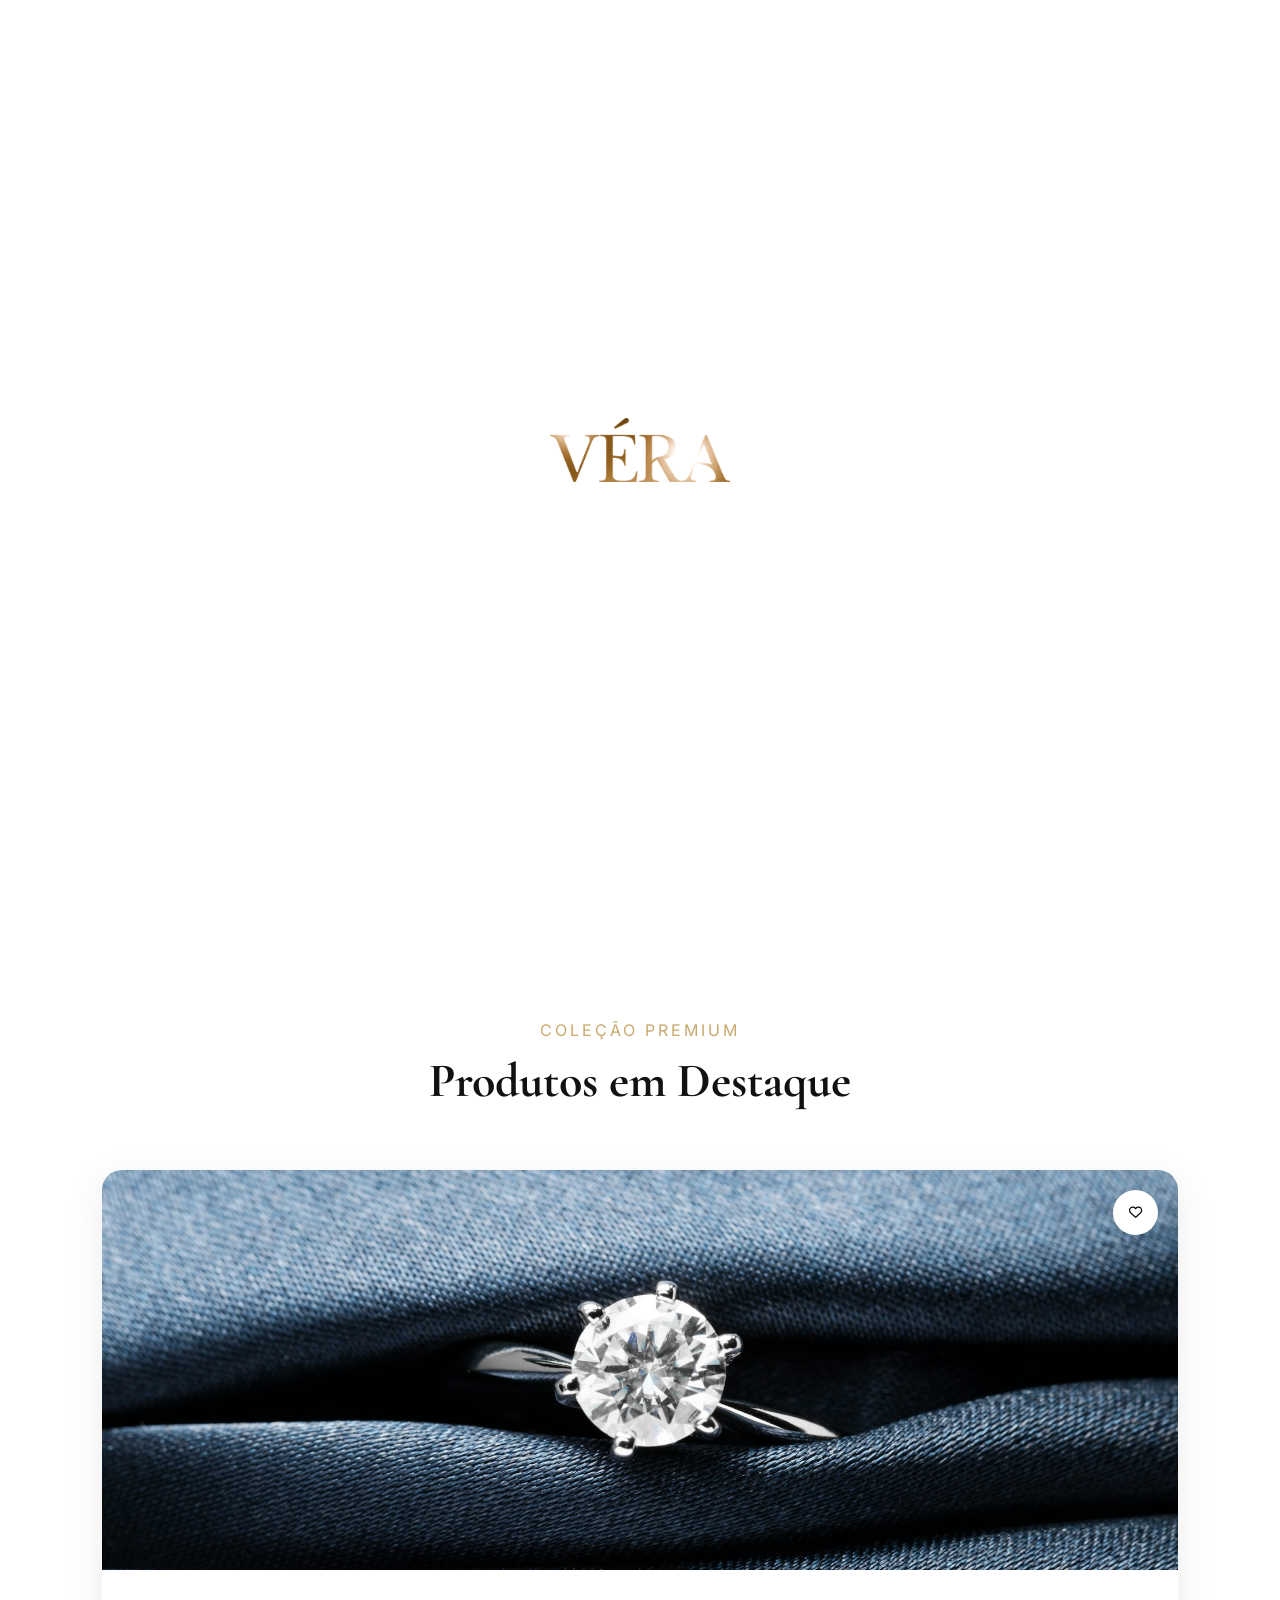
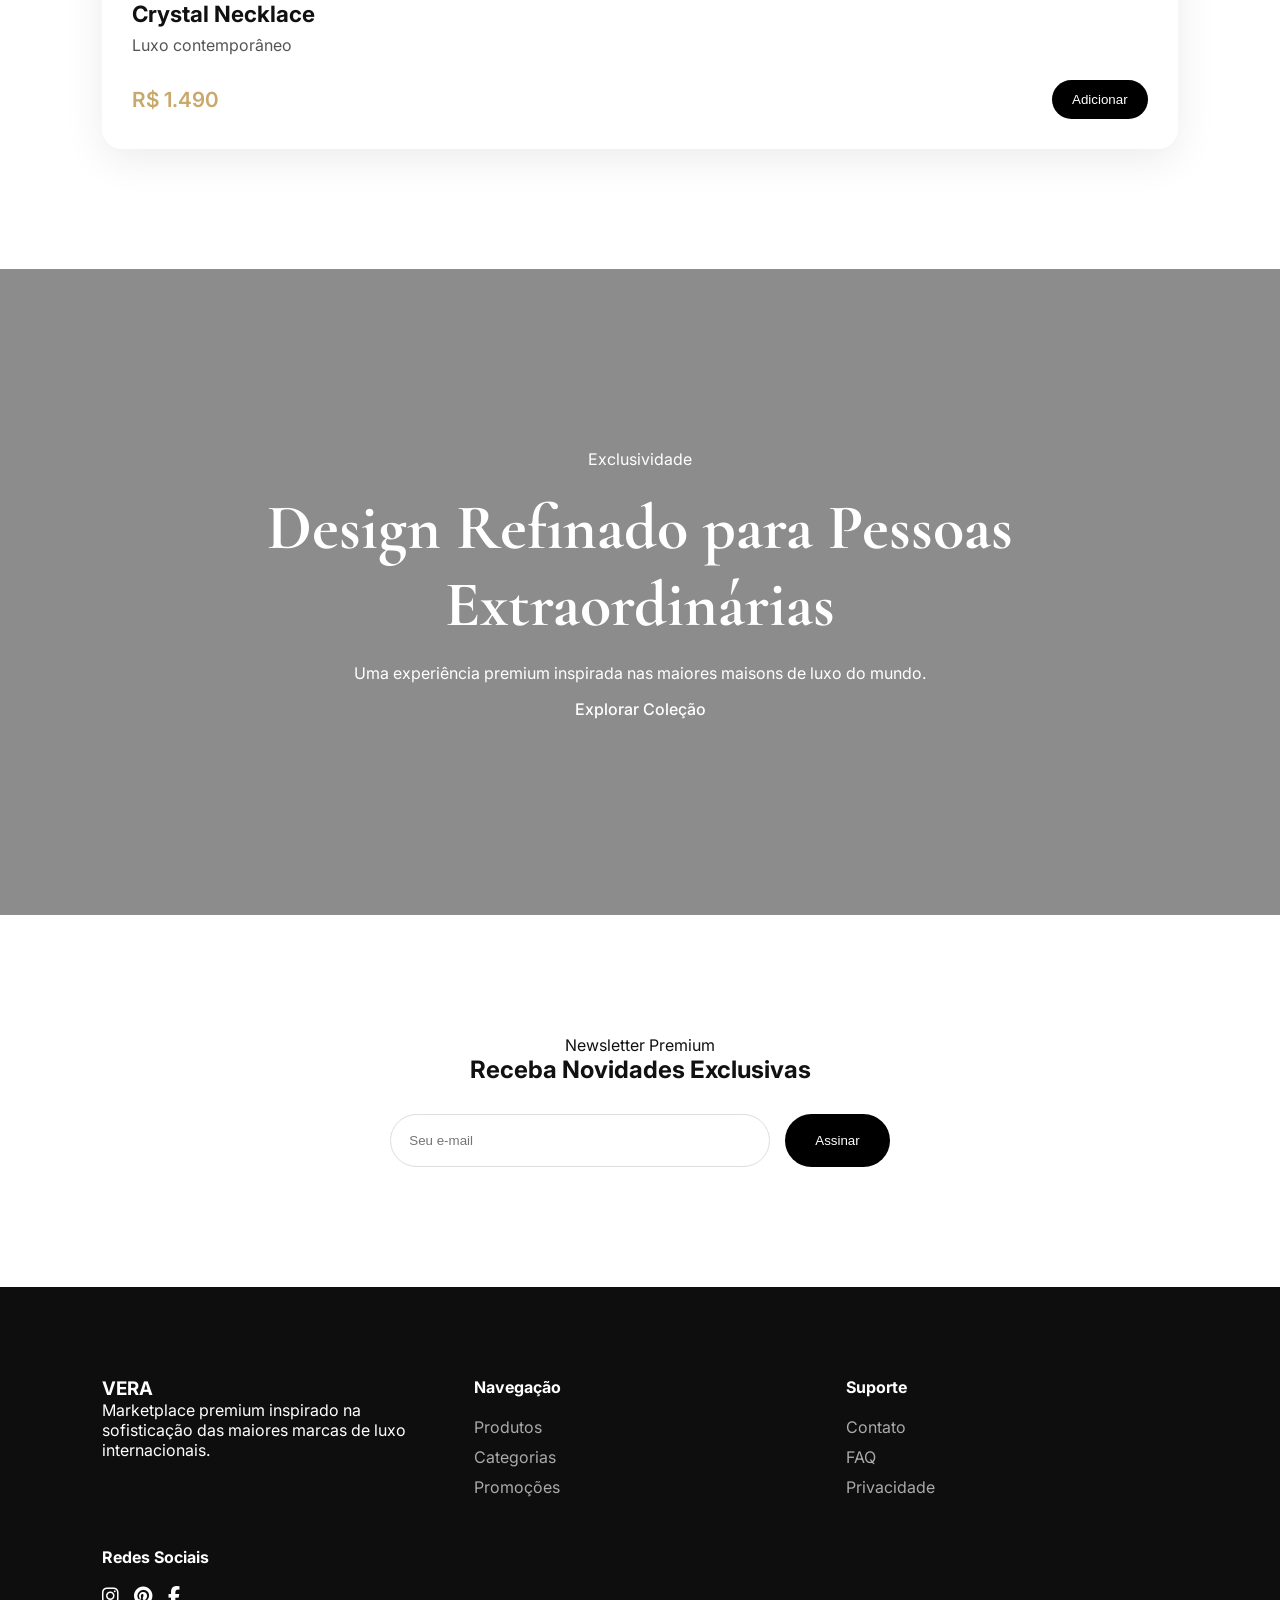
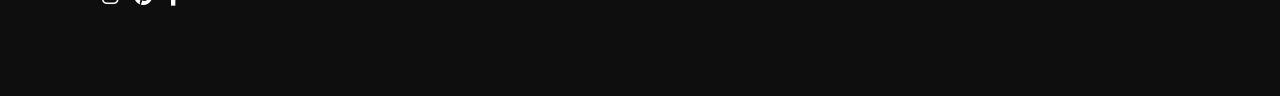
==== index.html @ a04ad323 "Add authentication system and route protection; update login, cart, and checkout pages" ====
<!DOCTYPE html>
<html lang="pt-BR">

<head>
  <meta charset="UTF-8" />
  <meta name="viewport" content="width=device-width, initial-scale=1.0" />
  <title>VERA</title>

  <link rel="icon" type="image/png" href="assets/images/faricon.png" />
  <link rel="stylesheet" href="css/style.css" />
  <link rel="stylesheet" href="css/animations.css" />
  <link rel="stylesheet" href="css/responsive.css" />
  <link rel="preconnect" href="https://fonts.googleapis.com">
  <link
    href="https://fonts.googleapis.com/css2?family=Cormorant+Garamond:wght@300;400;500;600;700&family=Inter:wght@300;400;500;600&display=swap"
    rel="stylesheet">

  <link rel="stylesheet" href="https://cdnjs.cloudflare.com/ajax/libs/font-awesome/6.5.1/css/all.min.css" />
</head>

<body>
  <!-- Função da tela de carregamento-->
  <div class="loader">
    <div class="loader-logo">
      <img src="assets/images/logo.png" alt="VERA Logo">
    </div>
  </div>

  <header class="header">
    <div class="top-header">

      <a href="index.html" class="logo">
        <img src="assets/images/logo.png" alt="VERA">
      </a>

      <nav class="navbar">
        <a href="#">Novidades</a>
        <a href="#">Alianças</a>
        <a href="#">Noivado</a>
        <a href="#">Casamento</a>
        <a href="#">Coleções</a>
      </nav>

      <div class="header-actions">

        <div class="search-box">
          <input type="text" placeholder="Buscar produtos...">
          <i class="fa-solid fa-search"></i>
        </div>

        <a href="favorites.html" class="icon-link">
          <i class="fa-regular fa-heart"></i>
        </a>

        <a href="cart.html" class="cart-icon icon-link">
          <i class="fa-solid fa-bag-shopping"></i>
          <span class="cart-count">0</span>
        </a>

        <a href="login.html" class="icon-link">
          <i class="fa-regular fa-user"></i>
        </a>

        <div class="menu-toggle" id="mobile-menu-btn">
          <i class="fa-solid fa-bars"></i>
        </div>

      </div>

    </div>
  </header>

  <section class="hero">

    <!-- Apresentação 1 -->

    <div class="hero-slide active">

      <img src="assets/images/anel_01.jpg" alt="">

      <div class="hero-overlay"></div>

      <div class="hero-content">

        <span>
          Especial Dia dos Namorados
        </span>

        <h1>
          Símbolos de um Amor Eterno
        </h1>

        <a href="produtos.html" class="btn-primary">
          Descobrir Coleção
        </a>

      </div>

    </div>

    <!-- Apresentação 2 -->

    <div class="hero-slide">

      <img src="assets/images/anel_02.jpg" alt="">

      <div class="hero-overlay"></div>

      <div class="hero-content">

        <span>
          Coleção Noivado
        </span>

        <h1>
          Cada Detalhe Conta uma História
        </h1>

        <a href="produtos.html" class="btn-primary">
          Explorar
        </a>

      </div>

    </div>

    <!-- Apresentação 03 -->

    <div class="hero-slide">

      <img src="assets/images/anel_03.jpg" alt="">

      <div class="hero-overlay"></div>

      <div class="hero-content">

        <span>
          Luxo Atemporal
        </span>

        <h1>
          Alianças Feitas para Eternizar Momentos
        </h1>

        <a href="produtos.html" class="btn-primary">
          Ver Produtos
        </a>

      </div>

    </div>

  </section>

  <section class="featured-products">

    <div class="section-header">
      <span>Coleção Premium</span>
      <h2>Produtos em Destaque</h2>
    </div>

    <div class="products-grid">

      <div class="product-card">
        <div class="product-image">
          <img src="assets/images/anel_06.jpg" alt="">
          <button class="favorite-btn">
            <i class="fa-regular fa-heart"></i>
          </button>
        </div>

        <div class="product-info">
          <h3>Crystal Necklace</h3>
          <p>Luxo contemporâneo</p>

          <div class="product-bottom">
            <span class="price">R$ 1.490</span>

            <button class="add-cart">
              Adicionar
            </button>
          </div>
        </div>
      </div>

    </div>
  </section>

  <section class="luxury-banner">

    <div class="banner-content">
      <span>Exclusividade</span>
      <h2>Design Refinado para Pessoas Extraordinárias</h2>
      <p>
        Uma experiência premium inspirada nas maiores maisons de luxo do mundo.
      </p>

      <a href="produtos.html" class="btn-secondary">
        Explorar Coleção
      </a>
    </div>

  </section>

  <section class="newsletter">

    <div class="newsletter-content">
      <span>Newsletter Premium</span>
      <h2>Receba Novidades Exclusivas</h2>

      <form>
        <input type="email" placeholder="Seu e-mail">
        <button>
          Assinar
        </button>
      </form>
    </div>

  </section>

  <footer class="footer">

    <div class="footer-grid">

      <div>
        <h3>VERA</h3>
        <p>
          Marketplace premium inspirado na sofisticação das maiores marcas de luxo internacionais.
        </p>
      </div>

      <div>
        <h4>Navegação</h4>
        <a href="#">Produtos</a>
        <a href="#">Categorias</a>
        <a href="#">Promoções</a>
      </div>

      <div>
        <h4>Suporte</h4>
        <a href="#">Contato</a>
        <a href="#">FAQ</a>
        <a href="#">Privacidade</a>
      </div>

      <div>
        <h4>Redes Sociais</h4>

        <div class="socials">
          <i class="fa-brands fa-instagram"></i>
          <i class="fa-brands fa-pinterest"></i>
          <i class="fa-brands fa-facebook-f"></i>
        </div>
      </div>

    </div>

  </footer>

  <script src="js/script.js"></script>
  <script src="js/cart.js"></script>
  <script src="js/favorites.js"></script>
  <script src="js/auth.js"></script>
  <script src="js/route-guard.js"></script>

</body>

</html>
---- css/style.css ----
:root {
  --gold: #c8a96b;
  --black: #111111;
  --white: #ffffff;
  --gray: #f6f6f6;
  --text: #555;
  --shadow: 0 10px 40px rgba(0, 0, 0, .08);
}

* {
  margin: 0;
  padding: 0;
  box-sizing: border-box;
}

body {
  font-family: 'Inter', sans-serif;
  background: var(--white);
  color: var(--black);
  overflow-x: hidden;
}

img {
  width: 100%;
  display: block;
}

a {
  text-decoration: none;
  color: inherit;
}

.header {
  position: fixed;
  top: 0;
  width: 100%;
  z-index: 1000;
  background: rgba(255, 255, 255, .92);
  backdrop-filter: blur(10px);
  border-bottom: 1px solid rgba(0, 0, 0, .05);
}

.top-header {
  max-width: 1400px;
  margin: auto;
  padding: 20px 40px;
  display: flex;
  justify-content: space-between;
  align-items: center;
}

.logo {
  display: flex;
  align-items: center;
}

.logo img {
  width: 80px;
  object-fit: contain;
}

.navbar {
  display: flex;
  gap: 38px;
}

.navbar a {
  position: relative;

  font-size: .82rem;
  font-weight: 500;

  letter-spacing: 2px;
  text-transform: uppercase;

  transition: .4s ease;
}

.navbar a::after {
  content: '';
  position: absolute;
  left: 0;
  bottom: -6px;
  width: 0%;
  height: 1px;
  background: var(--gold);
  transition: .4s;
}

.navbar a:hover::after {
  width: 100%;
}


/*Inicio do Header*/

.header-actions {
  display: flex;
  align-items: center;
  gap: 16px;
}

.header-actions i {
  font-size: 18px;
  cursor: pointer;
  transition: .3s ease;
}

.header-actions i:hover {
  color: var(--gold);
}

/*Menu de Hamburguer*/
.menu-toggle {
  display: none;

  font-size: 20px;
  cursor: pointer;
}

.search-box {
  position: relative;
}

.search-box input {
  border: none;
  background: #f1f1f1;
  padding: 12px 45px 12px 18px;
  border-radius: 40px;
  outline: none;
  width: 220px;
  font-size: 1rem;
  transition: .3s ease;
}

.search-box input:focus {
  background: #e8e8e8;
}

@media(max-width: 768px) {
  .search-box input {
    font-size: 16px;
  }
}

.search-box i {
  position: absolute;
  right: 18px;
  top: 50%;
  transform: translateY(-50%);
}

.hero {
  position: relative;
  width: 100%;
  height: 100vh;
  overflow: hidden;
}

.hero-slide {
  position: absolute;
  inset: 0;
  opacity: 0;
  visibility: hidden;
  transition:
    opacity 2.4s ease-in-out,
    visibility 2.4s ease-in-out;
}

.hero-slide.active {
  opacity: 1;
  visibility: visible;
}

/*Configuração do slide*/

.hero-slide img {
  width: 100%;
  height: 100%;
  object-fit: cover;
  transform: scale(1.01);
  animation:
    heroZoom 14s ease-in-out infinite alternate;
}
/*Melhora a qualidade de imagem*/
.hero-slide img{
  backface-visibility:hidden;
}

/*Animação do carrosel*/
.hero-overlay {
  position: absolute;
  inset: 0;
  background:
    linear-gradient(to right,
      rgba(0, 0, 0, .65),
      rgba(0, 0, 0, .25));
  z-index: 1;
}

.hero-content {
  position: absolute;
  z-index: 2;
  left: 10%;
  top: 50%;
  transform: translateY(-50%);
  max-width: 650px;
  color: white;
}

.hero-content span {
  display: block;
  margin-bottom: 18px;
  font-size: .9rem;
  letter-spacing: 4px;
  text-transform: uppercase;
  color: #d4af37;
}

.hero-content h1 {
  font-size: 5rem;
  line-height: 1.05;
  font-weight: 500;
  margin-bottom: 30px;
  font-family: 'Cormorant Garamond', serif;
}

.btn-primary,
.btn-secondary {
  display: inline-flex;
  align-items: center;
  justify-content: center;
  padding: 16px 34px;
  border-radius: 50px;
  transition: .4s;
  font-weight: 500;
}

.btn-primary {
  background: white;
  color: black;
}

.btn-primary:hover {
  transform: translateY(-4px);
}

.featured-products {
  padding: 120px 8%;
}

.section-header {
  text-align: center;
  margin-bottom: 60px;
}

.section-header span {
  color: var(--gold);
  letter-spacing: 3px;
  text-transform: uppercase;
}

.section-header h2 {
  font-size: 3rem;
  margin-top: 12px;
  font-family: 'Cormorant Garamond', serif;
}

.products-grid {
  display: grid;
  grid-template-columns: repeat(auto-fit, minmax(280px, 1fr));
  gap: 35px;
}

.product-card {
  background: white;
  border-radius: 20px;
  overflow: hidden;
  box-shadow: var(--shadow);
  transition: .5s;
}

.product-card:hover {
  transform: translateY(-10px);
}

.product-image {
  position: relative;
  overflow: hidden;
}

.product-image img {
  height: 400px;
  object-fit: cover;
  transition: 1s;
}

.cart-icon {
  position: relative;
}

.cart-count {
  position: absolute;

  top: -8px;
  right: -10px;

  width: 18px;
  height: 18px;

  border-radius: 50%;

  background: var(--gold);
  color: white;

  font-size: 10px;
  font-weight: 600;

  display: flex;
  align-items: center;
  justify-content: center;
}

.product-card:hover img {
  transform: scale(1.08);
}

.favorite-btn {
  position: absolute;
  top: 20px;
  right: 20px;
  width: 45px;
  height: 45px;
  border: none;
  border-radius: 50%;
  background: white;
  cursor: pointer;
}

.product-info {
  padding: 30px;
}

.product-info h3 {
  font-size: 1.4rem;
  margin-bottom: 8px;
}

.product-info p {
  color: var(--text);
}

.product-bottom {
  margin-top: 25px;
  display: flex;
  justify-content: space-between;
  align-items: center;
}

.price {
  color: var(--gold);
  font-size: 1.3rem;
  font-weight: 600;
}

.add-cart {
  border: none;
  background: black;
  color: white;
  padding: 12px 20px;
  border-radius: 40px;
  cursor: pointer;
}

.luxury-banner {
  padding: 180px 10%;
  background: linear-gradient(rgba(0, 0, 0, .45), rgba(0, 0, 0, .45)),
    url('https://images.unsplash.com/photo-1524504388940-b1c1722653e1?q=80&w=1920');
  background-size: cover;
  background-position: center;
  color: white;
  text-align: center;
}

.banner-content h2 {
  font-size: 4rem;
  margin: 20px 0;
  font-family: 'Cormorant Garamond', serif;
}

.newsletter {
  padding: 120px 8%;
  text-align: center;
}

.newsletter form {
  margin-top: 30px;
  display: flex;
  justify-content: center;
  gap: 15px;
}

.newsletter input {
  width: 380px;
  padding: 18px;
  border-radius: 50px;
  border: 1px solid #ddd;
}

.newsletter button {
  border: none;
  padding: 18px 30px;
  background: black;
  color: white;
  border-radius: 50px;
}

.footer {
  padding: 90px 8%;
  background: #0e0e0e;
  color: white;
}

.footer-grid {
  display: grid;
  grid-template-columns: repeat(auto-fit, minmax(240px, 1fr));
  gap: 40px;
}

.footer h4 {
  margin-bottom: 20px;
}

.footer a {
  display: block;
  margin-bottom: 10px;
  color: #aaa;
}

.socials {
  display: flex;
  gap: 15px;
  font-size: 1.2rem;
}

.loader {
  position: fixed;
  inset: 0;
  background: #ffffff;
  z-index: 99999;

  display: flex;
  align-items: center;
  justify-content: center;

  transition: opacity 1s ease,
    visibility 1s ease;
}

.loader.hidden {
  opacity: 0;
  visibility: hidden;
}

.loader-logo {
  width: 180px;

  animation:
    luxuryPulse 3s ease infinite,
    fadeLuxury 2s ease;
}

.loader-logo img {
  width: 100%;
  object-fit: contain;
}

.toast {
  position: fixed;
  bottom: 30px;
  left: 50%;
  transform: translateX(-50%) translateY(100px);
  background: var(--black);
  color: white;
  padding: 16px 24px;
  border-radius: 40px;
  font-size: 0.9rem;
  z-index: 10000;
  opacity: 0;
  transition: all 0.3s ease;
  box-shadow: 0 10px 40px rgba(0, 0, 0, 0.2);
}

.toast.active {
  opacity: 1;
  transform: translateX(-50%) translateY(0);
}

@media(max-width:992px) {

  .menu-toggle {
    display: flex;
    align-items: center;
    justify-content: center;
  }

}

@media(max-width:768px) {

  .header {
    border-bottom: 1px solid rgba(0, 0, 0, 0.08);
  }

}

@media(max-width:480px) {

  .toast {
    bottom: 20px;
    padding: 14px 20px;
    font-size: 0.85rem;
    border-radius: 8px;
  }

}

@keyframes heroZoom{

  from{
    transform:scale(1.01);
  }

  to{
    transform:scale(1.05);
  }

}

@media(max-width:768px) {

  .hero-content {
    left: 7%;
    right: 7%;
  }

  .hero-content h1 {
    font-size: 3rem;
  }

}

/* MENU Mobile */

.mobile-overlay{
  display:none;
}

@media(max-width:992px){

  .top-header{
    padding:18px 20px;
    display:grid;
    grid-template-columns:
    auto 1fr auto;
    align-items:center;
    gap:15px;
  }

  /* LOGO */

  .logo{
    z-index:1002;
  }
  .logo img{
    width:65px;
  }

  /* MENU botão*/

  .menu-toggle{
    display:flex;
    align-items:center;
    justify-content:center;
    width:42px;
    height:42px;
    order:3;
    cursor:pointer;
    z-index:1002;
  }

  .menu-toggle i{
    font-size:1.2rem;
  }

  /* Pesquisa e icones */

  .header-actions{
    justify-content:flex-end;
    gap:14px;
  }

  .search-box input{
    width:160px;
  }

  /* SIDEBAR */

  .navbar{
    position:fixed;
    top:0;
    right:-100%;
    width:320px;
    max-width:85%;
    height:100vh;
    background:#fff;
    padding:120px 40px;
    display:flex;
    flex-direction:column;
    align-items:flex-start;
    gap:30px;
    z-index:1001;
    transition:
    right .55s cubic-bezier(.77,0,.175,1);
    box-shadow:
    -20px 0 60px rgba(0,0,0,.12);
  }

  .navbar.active{
    right:0;
  }

  .navbar a{
    font-size:.95rem;
    letter-spacing:2px;
    text-transform:uppercase;
  }

  /* OVERLAY */

  .mobile-overlay{
    display:block;
    position:fixed;
    inset:0;
    background:
    rgba(0,0,0,.35);
    opacity:0;
    visibility:hidden;
    transition:
    opacity .4s ease;
    z-index:1000;
  }

  .mobile-overlay.active{
    opacity:1;
    visibility:visible;
  }

}
---- css/animations.css ----
@keyframes luxuryPulse{

  0%{
    transform:scale(.96);
    opacity:.7;
  }

  50%{
    transform:scale(1);
    opacity:1;
  }

  100%{
    transform:scale(.96);
    opacity:.7;
  }

}

@keyframes fadeLuxury{

  from{
    opacity:0;
    transform:translateY(20px);
    filter:blur(10px);
  }

  to{
    opacity:1;
    transform:translateY(0);
    filter:blur(0);
  }

}
---- css/responsive.css ----
/* Tablet Grande (992px - 1200px) */
@media(max-width:1200px){

  .featured-products{
    padding:100px 6%;
  }

  .products-grid{
    gap:25px;
  }

}

/* Tablet (768px - 992px) */
@media(max-width:992px){

  .navbar{
    position:fixed;
    top:0;
    left:-100%;
    width:280px;
    height:100vh;
    background:white;
    flex-direction:column;
    padding:100px 35px;
    transition:.5s;
    z-index:1001;
  }

  .navbar.active{
    left:0;
  }

  .hero-content h1{
    font-size:3rem;
  }

  .newsletter form{
    flex-direction:column;
    align-items:center;
  }

  .newsletter input{
    width:100%;
  }

  .section-header h2{
    font-size:2.5rem;
  }

  .featured-products{
    padding:100px 6%;
  }

}

/* Tablet Pequeno/Mobile Grande (576px - 768px) */
@media(max-width:768px){

  .top-header{
    padding:18px 20px;
  }

  .logo img{
    width:60px;
  }

  .search-box input{
    width:140px;
    padding:10px 40px 10px 16px;
    font-size:0.85rem;
  }

  .header-actions{
    gap:12px;
  }

  .header-actions i{
    font-size:16px;
  }

  .hero-content{
    left:5%;
    right:5%;
    max-width:none;
  }

  .hero-content h1{
    font-size:2.2rem;
    line-height:1.2;
  }

  .hero-content span{
    font-size:0.85rem;
    margin-bottom:15px;
  }

  .btn-primary, .btn-secondary{
    padding:14px 28px;
    font-size:0.9rem;
  }

  .featured-products{
    padding:80px 5%;
  }

  .section-header h2{
    font-size:2rem;
  }

  .products-grid{
    grid-template-columns:repeat(auto-fit, minmax(240px, 1fr));
    gap:20px;
  }

  .product-image img{
    height:320px;
  }

  .product-info{
    padding:20px;
  }

  .product-info h3{
    font-size:1.1rem;
  }

  .price{
    font-size:1.1rem;
  }

  .add-cart{
    padding:10px 16px;
    font-size:0.85rem;
  }

  .luxury-banner{
    padding:120px 5%;
  }

  .banner-content h2{
    font-size:2rem;
  }

  .banner-content p{
    font-size:0.95rem;
  }

  .newsletter{
    padding:80px 5%;
  }

  .newsletter h2{
    font-size:1.8rem;
  }

  .newsletter form{
    gap:10px;
  }

  .newsletter input{
    width:100%;
    padding:14px;
    font-size:0.95rem;
  }

  .newsletter button{
    padding:14px 24px;
    font-size:0.9rem;
  }

  .footer-grid{
    gap:30px;
  }

}

/* Mobile Médio (480px - 576px) */
@media(max-width:576px){

  .top-header{
    padding:16px 16px;
    gap:12px;
  }

  .logo img{
    width:55px;
  }

  .navbar a{
    font-size:0.9rem;
  }

  .search-box input{
    width:120px;
    padding:9px 36px 9px 14px;
    font-size:0.8rem;
  }

  .search-box i{
    right:14px;
  }

  .header-actions i{
    font-size:15px;
  }

  .cart-count{
    width:16px;
    height:16px;
    font-size:9px;
  }

  .hero{
    height:80vh;
  }

  .hero-content{
    left:5%;
    right:5%;
  }

  .hero-content span{
    font-size:0.75rem;
    letter-spacing:3px;
    margin-bottom:12px;
  }

  .hero-content h1{
    font-size:1.8rem;
    line-height:1.15;
    margin-bottom:20px;
  }

  .btn-primary, .btn-secondary{
    padding:12px 24px;
    font-size:0.85rem;
    border-radius:40px;
  }

  .featured-products{
    padding:60px 5%;
  }

  .section-header span{
    font-size:0.75rem;
  }

  .section-header h2{
    font-size:1.6rem;
    margin-top:10px;
  }

  .products-grid{
    grid-template-columns:1fr;
    gap:16px;
  }

  .product-card{
    border-radius:16px;
  }

  .product-image img{
    height:280px;
  }

  .product-info{
    padding:16px;
  }

  .product-info h3{
    font-size:1rem;
    margin-bottom:6px;
  }

  .product-info p{
    font-size:0.85rem;
  }

  .product-bottom{
    margin-top:16px;
    gap:10px;
  }

  .price{
    font-size:1rem;
  }

  .add-cart{
    padding:9px 14px;
    font-size:0.8rem;
  }

  .favorite-btn{
    width:40px;
    height:40px;
    top:16px;
    right:16px;
  }

  .luxury-banner{
    padding:80px 5%;
  }

  .banner-content span{
    font-size:0.7rem;
  }

  .banner-content h2{
    font-size:1.6rem;
    margin:15px 0;
  }

  .banner-content p{
    font-size:0.85rem;
  }

  .newsletter{
    padding:60px 5%;
  }

  .newsletter span{
    font-size:0.75rem;
  }

  .newsletter h2{
    font-size:1.5rem;
    margin-top:10px;
  }

  .newsletter form{
    flex-direction:column;
    gap:12px;
  }

  .newsletter input, .newsletter button{
    width:100%;
    padding:12px;
    font-size:0.9rem;
  }

  .footer{
    padding:60px 5%;
  }

  .footer-grid{
    gap:24px;
  }

  .footer h3, .footer h4{
    font-size:1rem;
  }

  .socials{
    gap:12px;
    font-size:1rem;
  }

}

/* Mobile Pequeno (360px - 480px) */
@media(max-width:480px){

  .top-header{
    padding:14px 12px;
    gap:10px;
  }

  .logo img{
    width:50px;
  }

  .navbar{
    width:75vw;
    padding:90px 25px;
  }

  .search-box{
    display:none;
  }

  .header-actions{
    gap:10px;
  }

  .header-actions i{
    font-size:14px;
  }

  .hero{
    height:70vh;
    min-height:400px;
  }

  .hero-content{
    left:4%;
    right:4%;
    top:45%;
  }

  .hero-content span{
    font-size:0.7rem;
    letter-spacing:2px;
    margin-bottom:10px;
  }

  .hero-content h1{
    font-size:1.5rem;
    line-height:1.2;
    margin-bottom:16px;
  }

  .btn-primary, .btn-secondary{
    padding:11px 22px;
    font-size:0.8rem;
  }

  .featured-products{
    padding:50px 4%;
  }

  .section-header{
    margin-bottom:40px;
  }

  .section-header span{
    font-size:0.7rem;
  }

  .section-header h2{
    font-size:1.4rem;
    margin-top:8px;
  }

  .products-grid{
    gap:14px;
  }

  .product-card{
    border-radius:14px;
  }

  .product-image img{
    height:250px;
  }

  .product-info{
    padding:14px;
  }

  .product-info h3{
    font-size:0.95rem;
  }

  .product-info p{
    font-size:0.8rem;
  }

  .product-bottom{
    flex-direction:column;
    align-items:flex-start;
  }

  .price{
    font-size:0.95rem;
  }

  .add-cart{
    width:100%;
    padding:10px 12px;
    font-size:0.78rem;
  }

  .favorite-btn{
    width:38px;
    height:38px;
    top:14px;
    right:14px;
  }

  .luxury-banner{
    padding:60px 4%;
  }

  .banner-content span{
    font-size:0.65rem;
  }

  .banner-content h2{
    font-size:1.4rem;
    margin:12px 0;
  }

  .banner-content p{
    font-size:0.8rem;
    line-height:1.5;
  }

  .newsletter{
    padding:50px 4%;
  }

  .newsletter span{
    font-size:0.7rem;
  }

  .newsletter h2{
    font-size:1.3rem;
    margin-top:8px;
  }

  .newsletter form{
    gap:10px;
  }

  .newsletter input, .newsletter button{
    padding:11px;
    font-size:0.85rem;
  }

  .footer{
    padding:50px 4%;
  }

  .footer h3{
    font-size:0.95rem;
  }

  .footer h4{
    font-size:0.9rem;
    margin-bottom:16px;
  }

  .footer a{
    font-size:0.85rem;
    margin-bottom:8px;
  }

  .socials{
    gap:10px;
    font-size:0.95rem;
  }

}

/* Extra pequeno (<360px) */
@media(max-width:360px) {

  .top-header{
    padding:12px 10px;
    gap:8px;
  }

  .logo img{
    width:45px;
  }

  .header-actions{
    gap:8px;
  }

  .header-actions i{
    font-size:13px;
  }

  .cart-count{
    width:15px;
    height:15px;
    font-size:8px;
  }

  .navbar{
    width:80vw;
    padding:80px 20px;
  }

  .navbar a{
    font-size:0.85rem;
  }

}
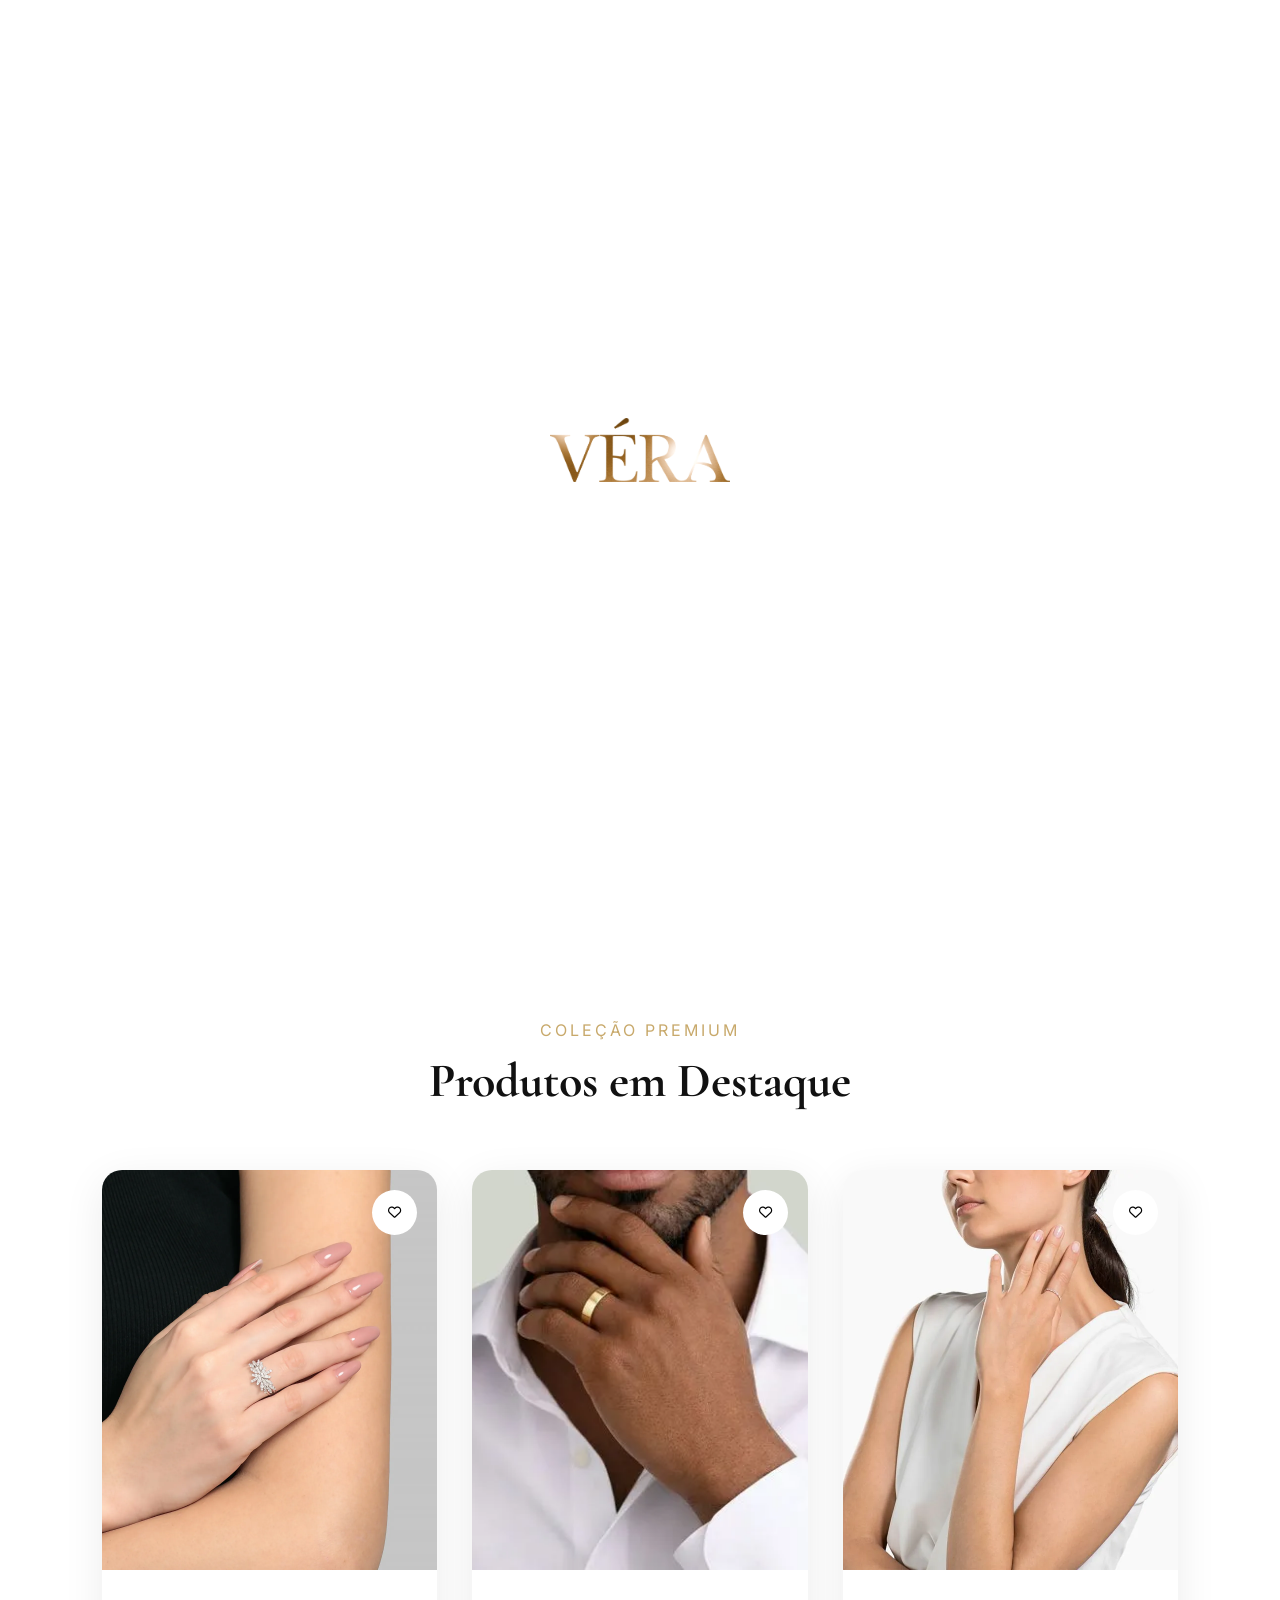
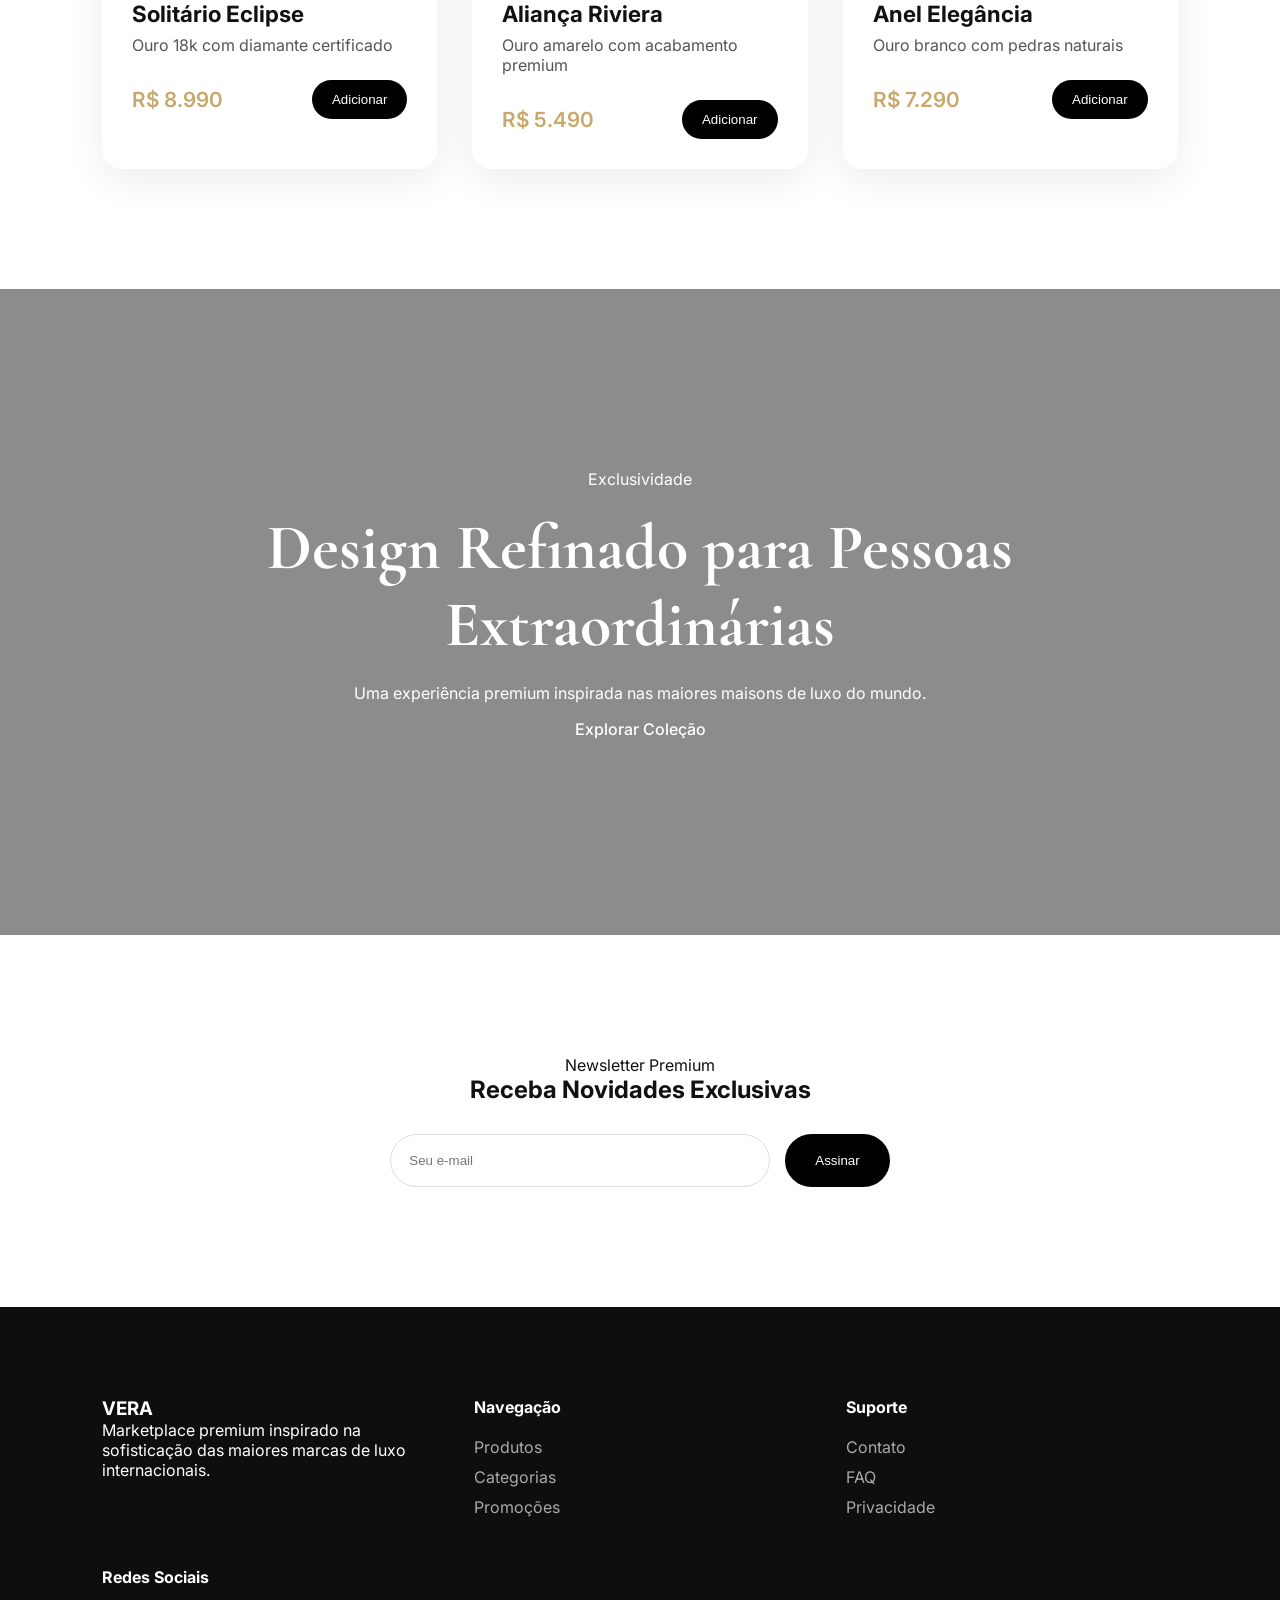
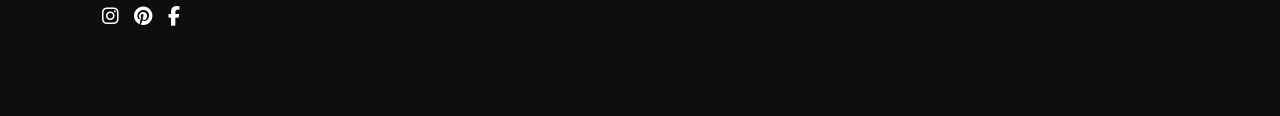
==== commit d7fb0aea: "feat: add user menu dropdown functionality with login/logout management" ====
--- a/index.html
+++ b/index.html
@@ -35,10 +35,10 @@
 
       <nav class="navbar">
         <a href="#">Novidades</a>
-        <a href="#">Alianças</a>
-        <a href="#">Noivado</a>
-        <a href="#">Casamento</a>
-        <a href="#">Coleções</a>
+        <a href="produtos.html">Alianças</a>
+        <a href="produtos.html?category=noivado">Noivado</a>
+        <a href="produtos.html?category=casamento">Casamento</a>
+        <a href="produtos.html?category=colecoes">Coleções</a>
       </nav>
 
       <div class="header-actions">
@@ -57,9 +57,20 @@
           <span class="cart-count">0</span>
         </a>
 
-        <a href="login.html" class="icon-link">
-          <i class="fa-regular fa-user"></i>
-        </a>
+        <!-- User Menu Dropdown -->
+        <div class="user-menu-container">
+          <button class="icon-link user-menu-btn" id="user-menu-btn" title="Menu de usuário">
+            <i class="fa-regular fa-user"></i>
+            <span class="user-name" id="user-name"></span>
+          </button>
+
+          <div class="user-dropdown" id="user-dropdown">
+            <button class="logout-btn" id="logout-btn">
+              <i class="fa-solid fa-sign-out-alt"></i>
+              Sair da conta
+            </button>
+          </div>
+        </div>
 
         <div class="menu-toggle" id="mobile-menu-btn">
           <i class="fa-solid fa-bars"></i>
@@ -163,18 +174,62 @@
 
       <div class="product-card">
         <div class="product-image">
-          <img src="assets/images/anel_06.jpg" alt="">
+          <img src="assets/images/Destaque1.jpg" alt="">
           <button class="favorite-btn">
             <i class="fa-regular fa-heart"></i>
           </button>
         </div>
 
         <div class="product-info">
-          <h3>Crystal Necklace</h3>
-          <p>Luxo contemporâneo</p>
+          <h3>Solitário Eclipse</h3>
+          <p>Ouro 18k com diamante certificado</p>
 
           <div class="product-bottom">
-            <span class="price">R$ 1.490</span>
+            <span class="price">R$ 8.990</span>
+
+            <button class="add-cart">
+              Adicionar
+            </button>
+          </div>
+        </div>
+      </div>
+
+      <div class="product-card">
+        <div class="product-image">
+          <img src="assets/images/Destaque2.jpg" alt="">
+          <button class="favorite-btn">
+            <i class="fa-regular fa-heart"></i>
+          </button>
+        </div>
+
+        <div class="product-info">
+          <h3>Aliança Riviera</h3>
+          <p>Ouro amarelo com acabamento premium</p>
+
+          <div class="product-bottom">
+            <span class="price">R$ 5.490</span>
+
+            <button class="add-cart">
+              Adicionar
+            </button>
+          </div>
+        </div>
+      </div>
+
+      <div class="product-card">
+        <div class="product-image">
+          <img src="assets/images/G2.jpg" alt="">
+          <button class="favorite-btn">
+            <i class="fa-regular fa-heart"></i>
+          </button>
+        </div>
+
+        <div class="product-info">
+          <h3>Anel Elegância</h3>
+          <p>Ouro branco com pedras naturais</p>
+
+          <div class="product-bottom">
+            <span class="price">R$ 7.290</span>
 
             <button class="add-cart">
               Adicionar
@@ -257,11 +312,15 @@
 
   </footer>
 
+  <script src="js/data.js"></script>
+  <script src="js/auth.js"></script>
+  <script src="js/route-guard.js"></script>
+  <script src="js/cart-manager.js"></script>
+  <script src="js/favorites-manager.js"></script>
   <script src="js/script.js"></script>
   <script src="js/cart.js"></script>
   <script src="js/favorites.js"></script>
-  <script src="js/auth.js"></script>
-  <script src="js/route-guard.js"></script>
+  <script src="js/user-menu.js"></script>
 
 </body>
 
--- a/css/style.css
+++ b/css/style.css
@@ -268,7 +268,7 @@
 
 .products-grid {
   display: grid;
-  grid-template-columns: repeat(auto-fit, minmax(280px, 1fr));
+  grid-template-columns: repeat(3, 1fr);
   gap: 35px;
 }
 
@@ -656,4 +656,104 @@
     visibility:visible;
   }
 
+}
+
+/* USER MENU DROPDOWN */
+
+.user-menu-container {
+  position: relative;
+}
+
+.user-menu-btn {
+  display: flex;
+  align-items: center;
+  gap: 8px;
+  background: none;
+  border: none;
+  cursor: pointer;
+  padding: 0;
+  font-size: 18px;
+  transition: 0.3s ease;
+}
+
+.user-menu-btn:hover {
+  color: var(--gold);
+}
+
+.user-name {
+  display: none;
+  font-size: 0.9rem;
+  color: var(--black);
+  white-space: nowrap;
+}
+
+.user-menu-btn:hover .user-name {
+  color: var(--gold);
+}
+
+.user-dropdown {
+  position: absolute;
+  top: calc(100% + 10px);
+  right: 0;
+  background: white;
+  border: 1px solid rgba(0, 0, 0, 0.08);
+  border-radius: 12px;
+  box-shadow: 0 10px 30px rgba(0, 0, 0, 0.12);
+  min-width: 200px;
+  opacity: 0;
+  visibility: hidden;
+  transform: translateY(-10px);
+  transition: all 0.3s ease;
+  z-index: 1001;
+}
+
+.user-dropdown.active {
+  opacity: 1;
+  visibility: visible;
+  transform: translateY(0);
+}
+
+.logout-btn {
+  display: flex;
+  align-items: center;
+  gap: 12px;
+  width: 100%;
+  padding: 14px 18px;
+  border: none;
+  background: none;
+  cursor: pointer;
+  font-size: 0.95rem;
+  color: var(--black);
+  transition: 0.3s ease;
+  border-radius: 12px;
+}
+
+.logout-btn:hover {
+  background: #f6f6f6;
+  color: var(--gold);
+}
+
+.logout-btn i {
+  font-size: 18px;
+}
+
+@media (max-width: 992px) {
+  .user-name {
+    display: none !important;
+  }
+
+  .user-dropdown {
+    right: -10px;
+  }
+}
+
+@media (max-width: 480px) {
+  .user-dropdown {
+    min-width: 160px;
+  }
+
+  .logout-btn {
+    padding: 12px 14px;
+    font-size: 0.9rem;
+  }
 }
--- a/css/responsive.css
+++ b/css/responsive.css
@@ -109,7 +109,7 @@
   }
 
   .products-grid{
-    grid-template-columns:repeat(auto-fit, minmax(240px, 1fr));
+    grid-template-columns:repeat(2, 1fr);
     gap:20px;
   }
 
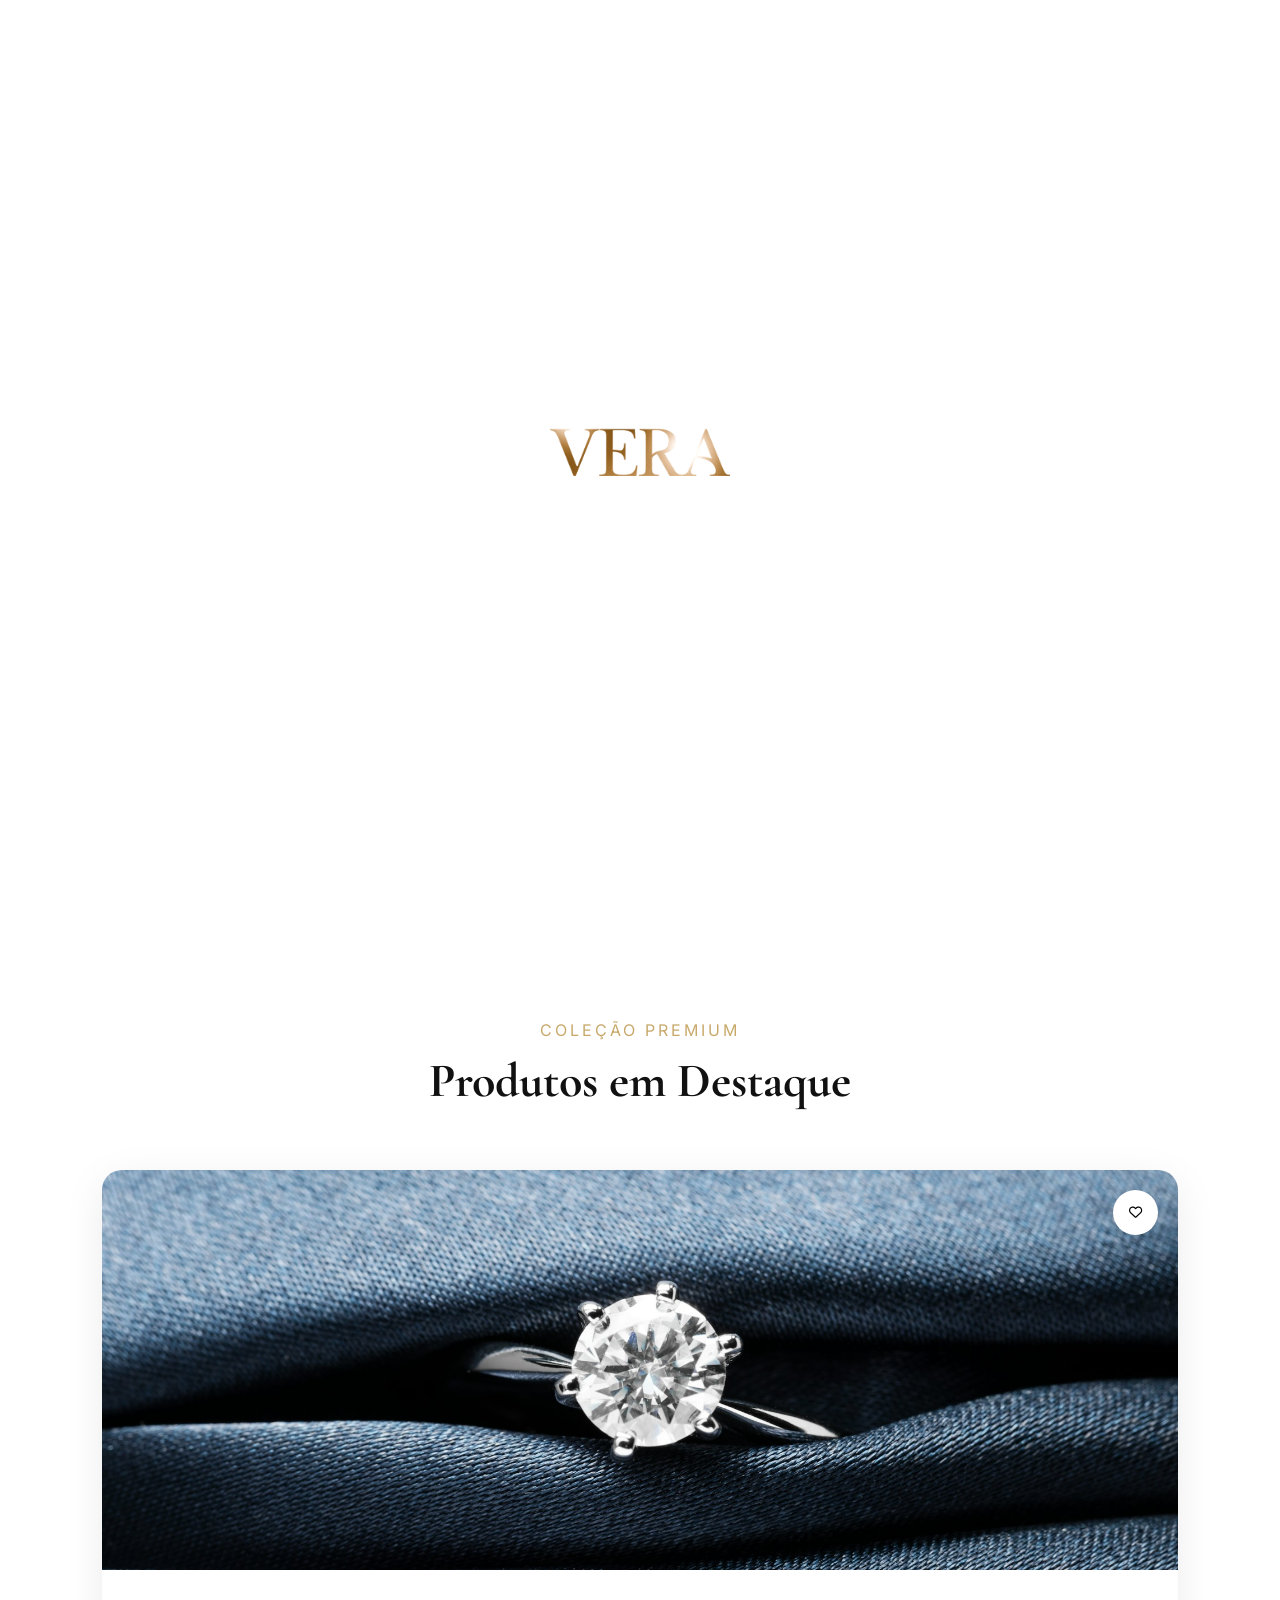
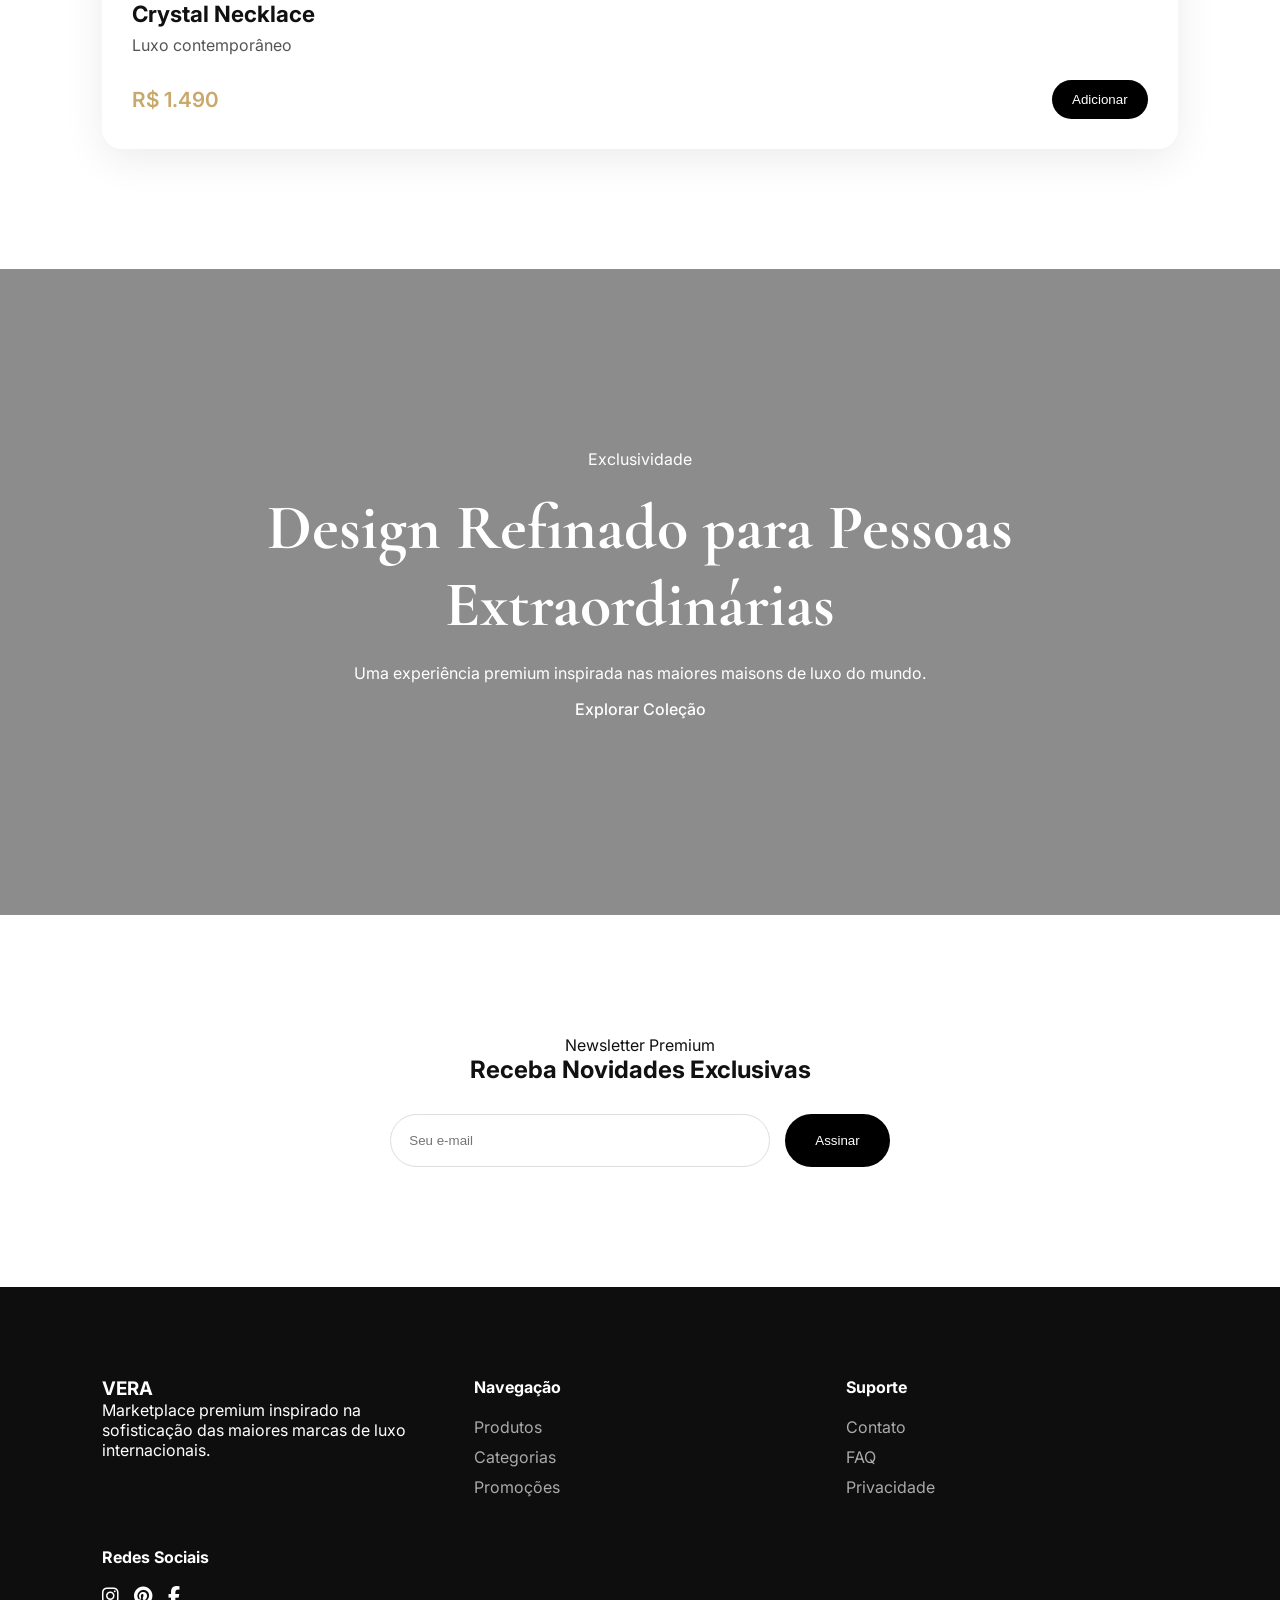
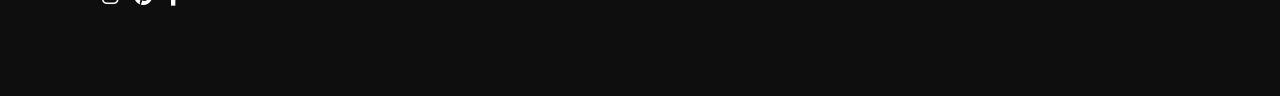
==== commit 3b970120: "Add files via upload" ====
--- a/index.html
+++ b/index.html
@@ -1,327 +1,266 @@
-<!DOCTYPE html>
-<html lang="pt-BR">
-
-<head>
-  <meta charset="UTF-8" />
-  <meta name="viewport" content="width=device-width, initial-scale=1.0" />
-  <title>VERA</title>
-
-  <link rel="icon" type="image/png" href="assets/images/faricon.png" />
-  <link rel="stylesheet" href="css/style.css" />
-  <link rel="stylesheet" href="css/animations.css" />
-  <link rel="stylesheet" href="css/responsive.css" />
-  <link rel="preconnect" href="https://fonts.googleapis.com">
-  <link
-    href="https://fonts.googleapis.com/css2?family=Cormorant+Garamond:wght@300;400;500;600;700&family=Inter:wght@300;400;500;600&display=swap"
-    rel="stylesheet">
-
-  <link rel="stylesheet" href="https://cdnjs.cloudflare.com/ajax/libs/font-awesome/6.5.1/css/all.min.css" />
-</head>
-
-<body>
-  <!-- Função da tela de carregamento-->
-  <div class="loader">
-    <div class="loader-logo">
-      <img src="assets/images/logo.png" alt="VERA Logo">
-    </div>
-  </div>
-
-  <header class="header">
-    <div class="top-header">
-
-      <a href="index.html" class="logo">
-        <img src="assets/images/logo.png" alt="VERA">
-      </a>
-
-      <nav class="navbar">
-        <a href="#">Novidades</a>
-        <a href="produtos.html">Alianças</a>
-        <a href="produtos.html?category=noivado">Noivado</a>
-        <a href="produtos.html?category=casamento">Casamento</a>
-        <a href="produtos.html?category=colecoes">Coleções</a>
-      </nav>
-
-      <div class="header-actions">
-
-        <div class="search-box">
-          <input type="text" placeholder="Buscar produtos...">
-          <i class="fa-solid fa-search"></i>
-        </div>
-
-        <a href="favorites.html" class="icon-link">
-          <i class="fa-regular fa-heart"></i>
-        </a>
-
-        <a href="cart.html" class="cart-icon icon-link">
-          <i class="fa-solid fa-bag-shopping"></i>
-          <span class="cart-count">0</span>
-        </a>
-
-        <!-- User Menu Dropdown -->
-        <div class="user-menu-container">
-          <button class="icon-link user-menu-btn" id="user-menu-btn" title="Menu de usuário">
-            <i class="fa-regular fa-user"></i>
-            <span class="user-name" id="user-name"></span>
-          </button>
-
-          <div class="user-dropdown" id="user-dropdown">
-            <button class="logout-btn" id="logout-btn">
-              <i class="fa-solid fa-sign-out-alt"></i>
-              Sair da conta
-            </button>
-          </div>
-        </div>
-
-        <div class="menu-toggle" id="mobile-menu-btn">
-          <i class="fa-solid fa-bars"></i>
-        </div>
-
-      </div>
-
-    </div>
-  </header>
-
-  <section class="hero">
-
-    <!-- Apresentação 1 -->
-
-    <div class="hero-slide active">
-
-      <img src="assets/images/anel_01.jpg" alt="">
-
-      <div class="hero-overlay"></div>
-
-      <div class="hero-content">
-
-        <span>
-          Especial Dia dos Namorados
-        </span>
-
-        <h1>
-          Símbolos de um Amor Eterno
-        </h1>
-
-        <a href="produtos.html" class="btn-primary">
-          Descobrir Coleção
-        </a>
-
-      </div>
-
-    </div>
-
-    <!-- Apresentação 2 -->
-
-    <div class="hero-slide">
-
-      <img src="assets/images/anel_02.jpg" alt="">
-
-      <div class="hero-overlay"></div>
-
-      <div class="hero-content">
-
-        <span>
-          Coleção Noivado
-        </span>
-
-        <h1>
-          Cada Detalhe Conta uma História
-        </h1>
-
-        <a href="produtos.html" class="btn-primary">
-          Explorar
-        </a>
-
-      </div>
-
-    </div>
-
-    <!-- Apresentação 03 -->
-
-    <div class="hero-slide">
-
-      <img src="assets/images/anel_03.jpg" alt="">
-
-      <div class="hero-overlay"></div>
-
-      <div class="hero-content">
-
-        <span>
-          Luxo Atemporal
-        </span>
-
-        <h1>
-          Alianças Feitas para Eternizar Momentos
-        </h1>
-
-        <a href="produtos.html" class="btn-primary">
-          Ver Produtos
-        </a>
-
-      </div>
-
-    </div>
-
-  </section>
-
-  <section class="featured-products">
-
-    <div class="section-header">
-      <span>Coleção Premium</span>
-      <h2>Produtos em Destaque</h2>
-    </div>
-
-    <div class="products-grid">
-
-      <div class="product-card">
-        <div class="product-image">
-          <img src="assets/images/Destaque1.jpg" alt="">
-          <button class="favorite-btn">
-            <i class="fa-regular fa-heart"></i>
-          </button>
-        </div>
-
-        <div class="product-info">
-          <h3>Solitário Eclipse</h3>
-          <p>Ouro 18k com diamante certificado</p>
-
-          <div class="product-bottom">
-            <span class="price">R$ 8.990</span>
-
-            <button class="add-cart">
-              Adicionar
-            </button>
-          </div>
-        </div>
-      </div>
-
-      <div class="product-card">
-        <div class="product-image">
-          <img src="assets/images/Destaque2.jpg" alt="">
-          <button class="favorite-btn">
-            <i class="fa-regular fa-heart"></i>
-          </button>
-        </div>
-
-        <div class="product-info">
-          <h3>Aliança Riviera</h3>
-          <p>Ouro amarelo com acabamento premium</p>
-
-          <div class="product-bottom">
-            <span class="price">R$ 5.490</span>
-
-            <button class="add-cart">
-              Adicionar
-            </button>
-          </div>
-        </div>
-      </div>
-
-      <div class="product-card">
-        <div class="product-image">
-          <img src="assets/images/G2.jpg" alt="">
-          <button class="favorite-btn">
-            <i class="fa-regular fa-heart"></i>
-          </button>
-        </div>
-
-        <div class="product-info">
-          <h3>Anel Elegância</h3>
-          <p>Ouro branco com pedras naturais</p>
-
-          <div class="product-bottom">
-            <span class="price">R$ 7.290</span>
-
-            <button class="add-cart">
-              Adicionar
-            </button>
-          </div>
-        </div>
-      </div>
-
-    </div>
-  </section>
-
-  <section class="luxury-banner">
-
-    <div class="banner-content">
-      <span>Exclusividade</span>
-      <h2>Design Refinado para Pessoas Extraordinárias</h2>
-      <p>
-        Uma experiência premium inspirada nas maiores maisons de luxo do mundo.
-      </p>
-
-      <a href="produtos.html" class="btn-secondary">
-        Explorar Coleção
-      </a>
-    </div>
-
-  </section>
-
-  <section class="newsletter">
-
-    <div class="newsletter-content">
-      <span>Newsletter Premium</span>
-      <h2>Receba Novidades Exclusivas</h2>
-
-      <form>
-        <input type="email" placeholder="Seu e-mail">
-        <button>
-          Assinar
-        </button>
-      </form>
-    </div>
-
-  </section>
-
-  <footer class="footer">
-
-    <div class="footer-grid">
-
-      <div>
-        <h3>VERA</h3>
-        <p>
-          Marketplace premium inspirado na sofisticação das maiores marcas de luxo internacionais.
-        </p>
-      </div>
-
-      <div>
-        <h4>Navegação</h4>
-        <a href="#">Produtos</a>
-        <a href="#">Categorias</a>
-        <a href="#">Promoções</a>
-      </div>
-
-      <div>
-        <h4>Suporte</h4>
-        <a href="#">Contato</a>
-        <a href="#">FAQ</a>
-        <a href="#">Privacidade</a>
-      </div>
-
-      <div>
-        <h4>Redes Sociais</h4>
-
-        <div class="socials">
-          <i class="fa-brands fa-instagram"></i>
-          <i class="fa-brands fa-pinterest"></i>
-          <i class="fa-brands fa-facebook-f"></i>
-        </div>
-      </div>
-
-    </div>
-
-  </footer>
-
-  <script src="js/data.js"></script>
-  <script src="js/auth.js"></script>
-  <script src="js/route-guard.js"></script>
-  <script src="js/cart-manager.js"></script>
-  <script src="js/favorites-manager.js"></script>
-  <script src="js/script.js"></script>
-  <script src="js/cart.js"></script>
-  <script src="js/favorites.js"></script>
-  <script src="js/user-menu.js"></script>
-
-</body>
-
+<!DOCTYPE html>
+<html lang="pt-BR">
+
+<head>
+  <meta charset="UTF-8" />
+  <meta name="viewport" content="width=device-width, initial-scale=1.0" />
+  <title>VERA</title>
+
+  <link rel="icon" type="image/png" href="assets/images/faricon.png" />
+  <link rel="stylesheet" href="css/style.css" />
+  <link rel="stylesheet" href="css/animations.css" />
+  <link rel="stylesheet" href="css/responsive.css" />
+  <link rel="preconnect" href="https://fonts.googleapis.com">
+  <link
+    href="https://fonts.googleapis.com/css2?family=Cormorant+Garamond:wght@300;400;500;600;700&family=Inter:wght@300;400;500;600&display=swap"
+    rel="stylesheet">
+
+  <link rel="stylesheet" href="https://cdnjs.cloudflare.com/ajax/libs/font-awesome/6.5.1/css/all.min.css" />
+</head>
+
+<body>
+  <!-- Função da tela de carregamento-->
+  <div class="loader">
+    <div class="loader-logo">
+      <img src="assets/images/logo.png" alt="VERA Logo">
+    </div>
+  </div>
+
+  <header class="header">
+    <div class="top-header">
+
+      <a href="index.html" class="logo">
+        <img src="assets/images/logo.png" alt="VERA">
+      </a>
+
+      <nav class="navbar">
+        <a href="#">Novidades</a>
+        <a href="#">Alianças</a>
+        <a href="#">Noivado</a>
+        <a href="#">Casamento</a>
+        <a href="#">Coleções</a>
+      </nav>
+
+      <div class="header-actions">
+
+        <div class="search-box">
+          <input type="text" placeholder="Buscar produtos...">
+          <i class="fa-solid fa-search"></i>
+        </div>
+
+        <a href="favorites.html" class="icon-link">
+          <i class="fa-regular fa-heart"></i>
+        </a>
+
+        <a href="cart.html" class="cart-icon icon-link">
+          <i class="fa-solid fa-bag-shopping"></i>
+          <span class="cart-count">0</span>
+        </a>
+
+        <a href="login.html" class="icon-link">
+          <i class="fa-regular fa-user"></i>
+        </a>
+
+        <div class="menu-toggle" id="mobile-menu-btn">
+          <i class="fa-solid fa-bars"></i>
+        </div>
+
+      </div>
+
+    </div>
+  </header>
+
+  <section class="hero">
+
+    <!-- Apresentação 1 -->
+
+    <div class="hero-slide active">
+
+      <img src="assets/images/anel_01.jpg" alt="">
+
+      <div class="hero-overlay"></div>
+
+      <div class="hero-content">
+
+        <span>
+          Especial Dia dos Namorados
+        </span>
+
+        <h1>
+          Símbolos de um Amor Eterno
+        </h1>
+
+        <a href="produtos.html" class="btn-primary">
+          Descobrir Coleção
+        </a>
+
+      </div>
+
+    </div>
+
+    <!-- Apresentação 2 -->
+
+    <div class="hero-slide">
+
+      <img src="assets/images/anel_02.jpg" alt="">
+
+      <div class="hero-overlay"></div>
+
+      <div class="hero-content">
+
+        <span>
+          Coleção Noivado
+        </span>
+
+        <h1>
+          Cada Detalhe Conta uma História
+        </h1>
+
+        <a href="produtos.html" class="btn-primary">
+          Explorar
+        </a>
+
+      </div>
+
+    </div>
+
+    <!-- Apresentação 03 -->
+
+    <div class="hero-slide">
+
+      <img src="assets/images/anel_03.jpg" alt="">
+
+      <div class="hero-overlay"></div>
+
+      <div class="hero-content">
+
+        <span>
+          Luxo Atemporal
+        </span>
+
+        <h1>
+          Alianças Feitas para Eternizar Momentos
+        </h1>
+
+        <a href="produtos.html" class="btn-primary">
+          Ver Produtos
+        </a>
+
+      </div>
+
+    </div>
+
+  </section>
+
+  <section class="featured-products">
+
+    <div class="section-header">
+      <span>Coleção Premium</span>
+      <h2>Produtos em Destaque</h2>
+    </div>
+
+    <div class="products-grid">
+
+      <div class="product-card">
+        <div class="product-image">
+          <img src="assets/images/anel_06.jpg" alt="">
+          <button class="favorite-btn">
+            <i class="fa-regular fa-heart"></i>
+          </button>
+        </div>
+
+        <div class="product-info">
+          <h3>Crystal Necklace</h3>
+          <p>Luxo contemporâneo</p>
+
+          <div class="product-bottom">
+            <span class="price">R$ 1.490</span>
+
+            <button class="add-cart">
+              Adicionar
+            </button>
+          </div>
+        </div>
+      </div>
+
+    </div>
+  </section>
+
+  <section class="luxury-banner">
+
+    <div class="banner-content">
+      <span>Exclusividade</span>
+      <h2>Design Refinado para Pessoas Extraordinárias</h2>
+      <p>
+        Uma experiência premium inspirada nas maiores maisons de luxo do mundo.
+      </p>
+
+      <a href="produtos.html" class="btn-secondary">
+        Explorar Coleção
+      </a>
+    </div>
+
+  </section>
+
+  <section class="newsletter">
+
+    <div class="newsletter-content">
+      <span>Newsletter Premium</span>
+      <h2>Receba Novidades Exclusivas</h2>
+
+      <form>
+        <input type="email" placeholder="Seu e-mail">
+        <button>
+          Assinar
+        </button>
+      </form>
+    </div>
+
+  </section>
+
+  <footer class="footer">
+
+    <div class="footer-grid">
+
+      <div>
+        <h3>VERA</h3>
+        <p>
+          Marketplace premium inspirado na sofisticação das maiores marcas de luxo internacionais.
+        </p>
+      </div>
+
+      <div>
+        <h4>Navegação</h4>
+        <a href="#">Produtos</a>
+        <a href="#">Categorias</a>
+        <a href="#">Promoções</a>
+      </div>
+
+      <div>
+        <h4>Suporte</h4>
+        <a href="#">Contato</a>
+        <a href="#">FAQ</a>
+        <a href="#">Privacidade</a>
+      </div>
+
+      <div>
+        <h4>Redes Sociais</h4>
+
+        <div class="socials">
+          <i class="fa-brands fa-instagram"></i>
+          <i class="fa-brands fa-pinterest"></i>
+          <i class="fa-brands fa-facebook-f"></i>
+        </div>
+      </div>
+
+    </div>
+
+  </footer>
+
+  <script src="js/script.js"></script>
+  <script src="js/cart.js"></script>
+  <script src="js/favorites.js"></script>
+
+</body>
+
 </html>
--- a/css/style.css
+++ b/css/style.css
@@ -1,759 +1,607 @@
-:root {
-  --gold: #c8a96b;
-  --black: #111111;
-  --white: #ffffff;
-  --gray: #f6f6f6;
-  --text: #555;
-  --shadow: 0 10px 40px rgba(0, 0, 0, .08);
-}
-
-* {
-  margin: 0;
-  padding: 0;
-  box-sizing: border-box;
-}
-
-body {
-  font-family: 'Inter', sans-serif;
-  background: var(--white);
-  color: var(--black);
-  overflow-x: hidden;
-}
-
-img {
-  width: 100%;
-  display: block;
-}
-
-a {
-  text-decoration: none;
-  color: inherit;
-}
-
-.header {
-  position: fixed;
-  top: 0;
-  width: 100%;
-  z-index: 1000;
-  background: rgba(255, 255, 255, .92);
-  backdrop-filter: blur(10px);
-  border-bottom: 1px solid rgba(0, 0, 0, .05);
-}
-
-.top-header {
-  max-width: 1400px;
-  margin: auto;
-  padding: 20px 40px;
-  display: flex;
-  justify-content: space-between;
-  align-items: center;
-}
-
-.logo {
-  display: flex;
-  align-items: center;
-}
-
-.logo img {
-  width: 80px;
-  object-fit: contain;
-}
-
-.navbar {
-  display: flex;
-  gap: 38px;
-}
-
-.navbar a {
-  position: relative;
-
-  font-size: .82rem;
-  font-weight: 500;
-
-  letter-spacing: 2px;
-  text-transform: uppercase;
-
-  transition: .4s ease;
-}
-
-.navbar a::after {
-  content: '';
-  position: absolute;
-  left: 0;
-  bottom: -6px;
-  width: 0%;
-  height: 1px;
-  background: var(--gold);
-  transition: .4s;
-}
-
-.navbar a:hover::after {
-  width: 100%;
-}
-
-
-/*Inicio do Header*/
-
-.header-actions {
-  display: flex;
-  align-items: center;
-  gap: 16px;
-}
-
-.header-actions i {
-  font-size: 18px;
-  cursor: pointer;
-  transition: .3s ease;
-}
-
-.header-actions i:hover {
-  color: var(--gold);
-}
-
-/*Menu de Hamburguer*/
-.menu-toggle {
-  display: none;
-
-  font-size: 20px;
-  cursor: pointer;
-}
-
-.search-box {
-  position: relative;
-}
-
-.search-box input {
-  border: none;
-  background: #f1f1f1;
-  padding: 12px 45px 12px 18px;
-  border-radius: 40px;
-  outline: none;
-  width: 220px;
-  font-size: 1rem;
-  transition: .3s ease;
-}
-
-.search-box input:focus {
-  background: #e8e8e8;
-}
-
-@media(max-width: 768px) {
-  .search-box input {
-    font-size: 16px;
-  }
-}
-
-.search-box i {
-  position: absolute;
-  right: 18px;
-  top: 50%;
-  transform: translateY(-50%);
-}
-
-.hero {
-  position: relative;
-  width: 100%;
-  height: 100vh;
-  overflow: hidden;
-}
-
-.hero-slide {
-  position: absolute;
-  inset: 0;
-  opacity: 0;
-  visibility: hidden;
-  transition:
-    opacity 2.4s ease-in-out,
-    visibility 2.4s ease-in-out;
-}
-
-.hero-slide.active {
-  opacity: 1;
-  visibility: visible;
-}
-
-/*Configuração do slide*/
-
-.hero-slide img {
-  width: 100%;
-  height: 100%;
-  object-fit: cover;
-  transform: scale(1.01);
-  animation:
-    heroZoom 14s ease-in-out infinite alternate;
-}
-/*Melhora a qualidade de imagem*/
-.hero-slide img{
-  backface-visibility:hidden;
-}
-
-/*Animação do carrosel*/
-.hero-overlay {
-  position: absolute;
-  inset: 0;
-  background:
-    linear-gradient(to right,
-      rgba(0, 0, 0, .65),
-      rgba(0, 0, 0, .25));
-  z-index: 1;
-}
-
-.hero-content {
-  position: absolute;
-  z-index: 2;
-  left: 10%;
-  top: 50%;
-  transform: translateY(-50%);
-  max-width: 650px;
-  color: white;
-}
-
-.hero-content span {
-  display: block;
-  margin-bottom: 18px;
-  font-size: .9rem;
-  letter-spacing: 4px;
-  text-transform: uppercase;
-  color: #d4af37;
-}
-
-.hero-content h1 {
-  font-size: 5rem;
-  line-height: 1.05;
-  font-weight: 500;
-  margin-bottom: 30px;
-  font-family: 'Cormorant Garamond', serif;
-}
-
-.btn-primary,
-.btn-secondary {
-  display: inline-flex;
-  align-items: center;
-  justify-content: center;
-  padding: 16px 34px;
-  border-radius: 50px;
-  transition: .4s;
-  font-weight: 500;
-}
-
-.btn-primary {
-  background: white;
-  color: black;
-}
-
-.btn-primary:hover {
-  transform: translateY(-4px);
-}
-
-.featured-products {
-  padding: 120px 8%;
-}
-
-.section-header {
-  text-align: center;
-  margin-bottom: 60px;
-}
-
-.section-header span {
-  color: var(--gold);
-  letter-spacing: 3px;
-  text-transform: uppercase;
-}
-
-.section-header h2 {
-  font-size: 3rem;
-  margin-top: 12px;
-  font-family: 'Cormorant Garamond', serif;
-}
-
-.products-grid {
-  display: grid;
-  grid-template-columns: repeat(3, 1fr);
-  gap: 35px;
-}
-
-.product-card {
-  background: white;
-  border-radius: 20px;
-  overflow: hidden;
-  box-shadow: var(--shadow);
-  transition: .5s;
-}
-
-.product-card:hover {
-  transform: translateY(-10px);
-}
-
-.product-image {
-  position: relative;
-  overflow: hidden;
-}
-
-.product-image img {
-  height: 400px;
-  object-fit: cover;
-  transition: 1s;
-}
-
-.cart-icon {
-  position: relative;
-}
-
-.cart-count {
-  position: absolute;
-
-  top: -8px;
-  right: -10px;
-
-  width: 18px;
-  height: 18px;
-
-  border-radius: 50%;
-
-  background: var(--gold);
-  color: white;
-
-  font-size: 10px;
-  font-weight: 600;
-
-  display: flex;
-  align-items: center;
-  justify-content: center;
-}
-
-.product-card:hover img {
-  transform: scale(1.08);
-}
-
-.favorite-btn {
-  position: absolute;
-  top: 20px;
-  right: 20px;
-  width: 45px;
-  height: 45px;
-  border: none;
-  border-radius: 50%;
-  background: white;
-  cursor: pointer;
-}
-
-.product-info {
-  padding: 30px;
-}
-
-.product-info h3 {
-  font-size: 1.4rem;
-  margin-bottom: 8px;
-}
-
-.product-info p {
-  color: var(--text);
-}
-
-.product-bottom {
-  margin-top: 25px;
-  display: flex;
-  justify-content: space-between;
-  align-items: center;
-}
-
-.price {
-  color: var(--gold);
-  font-size: 1.3rem;
-  font-weight: 600;
-}
-
-.add-cart {
-  border: none;
-  background: black;
-  color: white;
-  padding: 12px 20px;
-  border-radius: 40px;
-  cursor: pointer;
-}
-
-.luxury-banner {
-  padding: 180px 10%;
-  background: linear-gradient(rgba(0, 0, 0, .45), rgba(0, 0, 0, .45)),
-    url('https://images.unsplash.com/photo-1524504388940-b1c1722653e1?q=80&w=1920');
-  background-size: cover;
-  background-position: center;
-  color: white;
-  text-align: center;
-}
-
-.banner-content h2 {
-  font-size: 4rem;
-  margin: 20px 0;
-  font-family: 'Cormorant Garamond', serif;
-}
-
-.newsletter {
-  padding: 120px 8%;
-  text-align: center;
-}
-
-.newsletter form {
-  margin-top: 30px;
-  display: flex;
-  justify-content: center;
-  gap: 15px;
-}
-
-.newsletter input {
-  width: 380px;
-  padding: 18px;
-  border-radius: 50px;
-  border: 1px solid #ddd;
-}
-
-.newsletter button {
-  border: none;
-  padding: 18px 30px;
-  background: black;
-  color: white;
-  border-radius: 50px;
-}
-
-.footer {
-  padding: 90px 8%;
-  background: #0e0e0e;
-  color: white;
-}
-
-.footer-grid {
-  display: grid;
-  grid-template-columns: repeat(auto-fit, minmax(240px, 1fr));
-  gap: 40px;
-}
-
-.footer h4 {
-  margin-bottom: 20px;
-}
-
-.footer a {
-  display: block;
-  margin-bottom: 10px;
-  color: #aaa;
-}
-
-.socials {
-  display: flex;
-  gap: 15px;
-  font-size: 1.2rem;
-}
-
-.loader {
-  position: fixed;
-  inset: 0;
-  background: #ffffff;
-  z-index: 99999;
-
-  display: flex;
-  align-items: center;
-  justify-content: center;
-
-  transition: opacity 1s ease,
-    visibility 1s ease;
-}
-
-.loader.hidden {
-  opacity: 0;
-  visibility: hidden;
-}
-
-.loader-logo {
-  width: 180px;
-
-  animation:
-    luxuryPulse 3s ease infinite,
-    fadeLuxury 2s ease;
-}
-
-.loader-logo img {
-  width: 100%;
-  object-fit: contain;
-}
-
-.toast {
-  position: fixed;
-  bottom: 30px;
-  left: 50%;
-  transform: translateX(-50%) translateY(100px);
-  background: var(--black);
-  color: white;
-  padding: 16px 24px;
-  border-radius: 40px;
-  font-size: 0.9rem;
-  z-index: 10000;
-  opacity: 0;
-  transition: all 0.3s ease;
-  box-shadow: 0 10px 40px rgba(0, 0, 0, 0.2);
-}
-
-.toast.active {
-  opacity: 1;
-  transform: translateX(-50%) translateY(0);
-}
-
-@media(max-width:992px) {
-
-  .menu-toggle {
-    display: flex;
-    align-items: center;
-    justify-content: center;
-  }
-
-}
-
-@media(max-width:768px) {
-
-  .header {
-    border-bottom: 1px solid rgba(0, 0, 0, 0.08);
-  }
-
-}
-
-@media(max-width:480px) {
-
-  .toast {
-    bottom: 20px;
-    padding: 14px 20px;
-    font-size: 0.85rem;
-    border-radius: 8px;
-  }
-
-}
-
-@keyframes heroZoom{
-
-  from{
-    transform:scale(1.01);
-  }
-
-  to{
-    transform:scale(1.05);
-  }
-
-}
-
-@media(max-width:768px) {
-
-  .hero-content {
-    left: 7%;
-    right: 7%;
-  }
-
-  .hero-content h1 {
-    font-size: 3rem;
-  }
-
-}
-
-/* MENU Mobile */
-
-.mobile-overlay{
-  display:none;
-}
-
-@media(max-width:992px){
-
-  .top-header{
-    padding:18px 20px;
-    display:grid;
-    grid-template-columns:
-    auto 1fr auto;
-    align-items:center;
-    gap:15px;
-  }
-
-  /* LOGO */
-
-  .logo{
-    z-index:1002;
-  }
-  .logo img{
-    width:65px;
-  }
-
-  /* MENU botão*/
-
-  .menu-toggle{
-    display:flex;
-    align-items:center;
-    justify-content:center;
-    width:42px;
-    height:42px;
-    order:3;
-    cursor:pointer;
-    z-index:1002;
-  }
-
-  .menu-toggle i{
-    font-size:1.2rem;
-  }
-
-  /* Pesquisa e icones */
-
-  .header-actions{
-    justify-content:flex-end;
-    gap:14px;
-  }
-
-  .search-box input{
-    width:160px;
-  }
-
-  /* SIDEBAR */
-
-  .navbar{
-    position:fixed;
-    top:0;
-    right:-100%;
-    width:320px;
-    max-width:85%;
-    height:100vh;
-    background:#fff;
-    padding:120px 40px;
-    display:flex;
-    flex-direction:column;
-    align-items:flex-start;
-    gap:30px;
-    z-index:1001;
-    transition:
-    right .55s cubic-bezier(.77,0,.175,1);
-    box-shadow:
-    -20px 0 60px rgba(0,0,0,.12);
-  }
-
-  .navbar.active{
-    right:0;
-  }
-
-  .navbar a{
-    font-size:.95rem;
-    letter-spacing:2px;
-    text-transform:uppercase;
-  }
-
-  /* OVERLAY */
-
-  .mobile-overlay{
-    display:block;
-    position:fixed;
-    inset:0;
-    background:
-    rgba(0,0,0,.35);
-    opacity:0;
-    visibility:hidden;
-    transition:
-    opacity .4s ease;
-    z-index:1000;
-  }
-
-  .mobile-overlay.active{
-    opacity:1;
-    visibility:visible;
-  }
-
-}
-
-/* USER MENU DROPDOWN */
-
-.user-menu-container {
-  position: relative;
-}
-
-.user-menu-btn {
-  display: flex;
-  align-items: center;
-  gap: 8px;
-  background: none;
-  border: none;
-  cursor: pointer;
-  padding: 0;
-  font-size: 18px;
-  transition: 0.3s ease;
-}
-
-.user-menu-btn:hover {
-  color: var(--gold);
-}
-
-.user-name {
-  display: none;
-  font-size: 0.9rem;
-  color: var(--black);
-  white-space: nowrap;
-}
-
-.user-menu-btn:hover .user-name {
-  color: var(--gold);
-}
-
-.user-dropdown {
-  position: absolute;
-  top: calc(100% + 10px);
-  right: 0;
-  background: white;
-  border: 1px solid rgba(0, 0, 0, 0.08);
-  border-radius: 12px;
-  box-shadow: 0 10px 30px rgba(0, 0, 0, 0.12);
-  min-width: 200px;
-  opacity: 0;
-  visibility: hidden;
-  transform: translateY(-10px);
-  transition: all 0.3s ease;
-  z-index: 1001;
-}
-
-.user-dropdown.active {
-  opacity: 1;
-  visibility: visible;
-  transform: translateY(0);
-}
-
-.logout-btn {
-  display: flex;
-  align-items: center;
-  gap: 12px;
-  width: 100%;
-  padding: 14px 18px;
-  border: none;
-  background: none;
-  cursor: pointer;
-  font-size: 0.95rem;
-  color: var(--black);
-  transition: 0.3s ease;
-  border-radius: 12px;
-}
-
-.logout-btn:hover {
-  background: #f6f6f6;
-  color: var(--gold);
-}
-
-.logout-btn i {
-  font-size: 18px;
-}
-
-@media (max-width: 992px) {
-  .user-name {
-    display: none !important;
-  }
-
-  .user-dropdown {
-    right: -10px;
-  }
-}
-
-@media (max-width: 480px) {
-  .user-dropdown {
-    min-width: 160px;
-  }
-
-  .logout-btn {
-    padding: 12px 14px;
-    font-size: 0.9rem;
-  }
+:root {
+  --gold: #c8a96b;
+  --black: #111111;
+  --white: #ffffff;
+  --gray: #f6f6f6;
+  --text: #555;
+  --shadow: 0 10px 40px rgba(0, 0, 0, .08);
+}
+
+* {
+  margin: 0;
+  padding: 0;
+  box-sizing: border-box;
+}
+
+body {
+  font-family: 'Inter', sans-serif;
+  background: var(--white);
+  color: var(--black);
+  overflow-x: hidden;
+}
+
+img {
+  width: 100%;
+  display: block;
+}
+
+a {
+  text-decoration: none;
+  color: inherit;
+}
+
+.header {
+  position: fixed;
+  top: 0;
+  width: 100%;
+  z-index: 1000;
+  background: rgba(255, 255, 255, .92);
+  backdrop-filter: blur(10px);
+  border-bottom: 1px solid rgba(0, 0, 0, .05);
+}
+
+.top-header {
+  max-width: 1400px;
+  margin: auto;
+  padding: 20px 40px;
+  display: flex;
+  justify-content: space-between;
+  align-items: center;
+}
+
+.logo {
+  display: flex;
+  align-items: center;
+}
+
+.logo img {
+  width: 80px;
+  object-fit: contain;
+}
+
+.navbar {
+  display: flex;
+  gap: 38px;
+}
+
+.navbar a {
+  position: relative;
+
+  font-size: .82rem;
+  font-weight: 500;
+
+  letter-spacing: 2px;
+  text-transform: uppercase;
+
+  transition: .4s ease;
+}
+
+.navbar a::after {
+  content: '';
+  position: absolute;
+  left: 0;
+  bottom: -6px;
+  width: 0%;
+  height: 1px;
+  background: var(--gold);
+  transition: .4s;
+}
+
+.navbar a:hover::after {
+  width: 100%;
+}
+
+
+/*Inicio do Header*/
+
+.header-actions {
+  display: flex;
+  align-items: center;
+  gap: 16px;
+}
+
+.header-actions i {
+  font-size: 18px;
+  cursor: pointer;
+  transition: .3s ease;
+}
+
+.header-actions i:hover {
+  color: var(--gold);
+}
+
+/*Menu de Hamburguer*/
+.menu-toggle {
+  display: none;
+
+  font-size: 20px;
+  cursor: pointer;
+}
+
+.search-box {
+  position: relative;
+}
+
+.search-box input {
+  border: none;
+  background: #f1f1f1;
+  padding: 12px 45px 12px 18px;
+  border-radius: 40px;
+  outline: none;
+  width: 220px;
+}
+
+.search-box i {
+  position: absolute;
+  right: 18px;
+  top: 50%;
+  transform: translateY(-50%);
+}
+
+.hero {
+  position: relative;
+  width: 100%;
+  height: 100vh;
+  overflow: hidden;
+}
+
+.hero-slide {
+  position: absolute;
+  inset: 0;
+  opacity: 0;
+  visibility: hidden;
+  transition:
+    opacity 2.4s ease-in-out,
+    visibility 2.4s ease-in-out;
+}
+
+.hero-slide.active {
+  opacity: 1;
+  visibility: visible;
+}
+
+/*Configuração do slide*/
+
+.hero-slide img {
+  width: 100%;
+  height: 100%;
+  object-fit: cover;
+  transform: scale(1.01);
+  animation:
+    heroZoom 14s ease-in-out infinite alternate;
+}
+/*Melhora a qualidade de imagem*/
+.hero-slide img{
+  backface-visibility:hidden;
+}
+
+/*Animação do carrosel*/
+.hero-overlay {
+  position: absolute;
+  inset: 0;
+  background:
+    linear-gradient(to right,
+      rgba(0, 0, 0, .65),
+      rgba(0, 0, 0, .25));
+  z-index: 1;
+}
+
+.hero-content {
+  position: absolute;
+  z-index: 2;
+  left: 10%;
+  top: 50%;
+  transform: translateY(-50%);
+  max-width: 650px;
+  color: white;
+}
+
+.hero-content span {
+  display: block;
+  margin-bottom: 18px;
+  font-size: .9rem;
+  letter-spacing: 4px;
+  text-transform: uppercase;
+  color: #d4af37;
+}
+
+.hero-content h1 {
+  font-size: 5rem;
+  line-height: 1.05;
+  font-weight: 500;
+  margin-bottom: 30px;
+  font-family: 'Cormorant Garamond', serif;
+}
+
+.btn-primary,
+.btn-secondary {
+  display: inline-flex;
+  align-items: center;
+  justify-content: center;
+  padding: 16px 34px;
+  border-radius: 50px;
+  transition: .4s;
+  font-weight: 500;
+}
+
+.btn-primary {
+  background: white;
+  color: black;
+}
+
+.btn-primary:hover {
+  transform: translateY(-4px);
+}
+
+.featured-products {
+  padding: 120px 8%;
+}
+
+.section-header {
+  text-align: center;
+  margin-bottom: 60px;
+}
+
+.section-header span {
+  color: var(--gold);
+  letter-spacing: 3px;
+  text-transform: uppercase;
+}
+
+.section-header h2 {
+  font-size: 3rem;
+  margin-top: 12px;
+  font-family: 'Cormorant Garamond', serif;
+}
+
+.products-grid {
+  display: grid;
+  grid-template-columns: repeat(auto-fit, minmax(280px, 1fr));
+  gap: 35px;
+}
+
+.product-card {
+  background: white;
+  border-radius: 20px;
+  overflow: hidden;
+  box-shadow: var(--shadow);
+  transition: .5s;
+}
+
+.product-card:hover {
+  transform: translateY(-10px);
+}
+
+.product-image {
+  position: relative;
+  overflow: hidden;
+}
+
+.product-image img {
+  height: 400px;
+  object-fit: cover;
+  transition: 1s;
+}
+
+.cart-icon {
+  position: relative;
+}
+
+.cart-count {
+  position: absolute;
+
+  top: -8px;
+  right: -10px;
+
+  width: 18px;
+  height: 18px;
+
+  border-radius: 50%;
+
+  background: var(--gold);
+  color: white;
+
+  font-size: 10px;
+  font-weight: 600;
+
+  display: flex;
+  align-items: center;
+  justify-content: center;
+}
+
+.product-card:hover img {
+  transform: scale(1.08);
+}
+
+.favorite-btn {
+  position: absolute;
+  top: 20px;
+  right: 20px;
+  width: 45px;
+  height: 45px;
+  border: none;
+  border-radius: 50%;
+  background: white;
+  cursor: pointer;
+}
+
+.product-info {
+  padding: 30px;
+}
+
+.product-info h3 {
+  font-size: 1.4rem;
+  margin-bottom: 8px;
+}
+
+.product-info p {
+  color: var(--text);
+}
+
+.product-bottom {
+  margin-top: 25px;
+  display: flex;
+  justify-content: space-between;
+  align-items: center;
+}
+
+.price {
+  color: var(--gold);
+  font-size: 1.3rem;
+  font-weight: 600;
+}
+
+.add-cart {
+  border: none;
+  background: black;
+  color: white;
+  padding: 12px 20px;
+  border-radius: 40px;
+  cursor: pointer;
+}
+
+.luxury-banner {
+  padding: 180px 10%;
+  background: linear-gradient(rgba(0, 0, 0, .45), rgba(0, 0, 0, .45)),
+    url('https://images.unsplash.com/photo-1524504388940-b1c1722653e1?q=80&w=1920');
+  background-size: cover;
+  background-position: center;
+  color: white;
+  text-align: center;
+}
+
+.banner-content h2 {
+  font-size: 4rem;
+  margin: 20px 0;
+  font-family: 'Cormorant Garamond', serif;
+}
+
+.newsletter {
+  padding: 120px 8%;
+  text-align: center;
+}
+
+.newsletter form {
+  margin-top: 30px;
+  display: flex;
+  justify-content: center;
+  gap: 15px;
+}
+
+.newsletter input {
+  width: 380px;
+  padding: 18px;
+  border-radius: 50px;
+  border: 1px solid #ddd;
+}
+
+.newsletter button {
+  border: none;
+  padding: 18px 30px;
+  background: black;
+  color: white;
+  border-radius: 50px;
+}
+
+.footer {
+  padding: 90px 8%;
+  background: #0e0e0e;
+  color: white;
+}
+
+.footer-grid {
+  display: grid;
+  grid-template-columns: repeat(auto-fit, minmax(240px, 1fr));
+  gap: 40px;
+}
+
+.footer h4 {
+  margin-bottom: 20px;
+}
+
+.footer a {
+  display: block;
+  margin-bottom: 10px;
+  color: #aaa;
+}
+
+.socials {
+  display: flex;
+  gap: 15px;
+  font-size: 1.2rem;
+}
+
+.loader {
+  position: fixed;
+  inset: 0;
+  background: #ffffff;
+  z-index: 99999;
+
+  display: flex;
+  align-items: center;
+  justify-content: center;
+
+  transition: opacity 1s ease,
+    visibility 1s ease;
+}
+
+.loader.hidden {
+  opacity: 0;
+  visibility: hidden;
+}
+
+.loader-logo {
+  width: 180px;
+
+  animation:
+    luxuryPulse 3s ease infinite,
+    fadeLuxury 2s ease;
+}
+
+.loader-logo img {
+  width: 100%;
+  object-fit: contain;
+}
+
+@media(max-width:992px) {
+
+  .menu-toggle {
+    display: flex;
+    align-items: center;
+    justify-content: center;
+  }
+
+}
+
+@keyframes heroZoom{
+
+  from{
+    transform:scale(1.01);
+  }
+
+  to{
+    transform:scale(1.05);
+  }
+
+}
+
+@media(max-width:768px) {
+
+  .hero-content {
+    left: 7%;
+    right: 7%;
+  }
+
+  .hero-content h1 {
+    font-size: 3rem;
+  }
+
+}
+
+/* MENU Mobile */
+
+.mobile-overlay{
+  display:none;
+}
+
+@media(max-width:992px){
+
+  .top-header{
+    padding:18px 20px;
+    display:grid;
+    grid-template-columns:
+    auto 1fr auto;
+    align-items:center;
+    gap:15px;
+  }
+
+  /* LOGO */
+
+  .logo{
+    z-index:1002;
+  }
+  .logo img{
+    width:65px;
+  }
+
+  /* MENU botão*/
+
+  .menu-toggle{
+    display:flex;
+    align-items:center;
+    justify-content:center;
+    width:42px;
+    height:42px;
+    order:3;
+    cursor:pointer;
+    z-index:1002;
+  }
+
+  .menu-toggle i{
+    font-size:1.2rem;
+  }
+
+  /* Pesquisa e icones */
+
+  .header-actions{
+    justify-content:flex-end;
+    gap:14px;
+  }
+
+  .search-box input{
+    width:160px;
+  }
+
+  /* SIDEBAR */
+
+  .navbar{
+    position:fixed;
+    top:0;
+    right:-100%;
+    width:320px;
+    max-width:85%;
+    height:100vh;
+    background:#fff;
+    padding:120px 40px;
+    display:flex;
+    flex-direction:column;
+    align-items:flex-start;
+    gap:30px;
+    z-index:1001;
+    transition:
+    right .55s cubic-bezier(.77,0,.175,1);
+    box-shadow:
+    -20px 0 60px rgba(0,0,0,.12);
+  }
+
+  .navbar.active{
+    right:0;
+  }
+
+  .navbar a{
+    font-size:.95rem;
+    letter-spacing:2px;
+    text-transform:uppercase;
+  }
+
+  /* OVERLAY */
+
+  .mobile-overlay{
+    display:block;
+    position:fixed;
+    inset:0;
+    background:
+    rgba(0,0,0,.35);
+    opacity:0;
+    visibility:hidden;
+    transition:
+    opacity .4s ease;
+    z-index:1000;
+  }
+
+  .mobile-overlay.active{
+    opacity:1;
+    visibility:visible;
+  }
+
 }
--- a/css/animations.css
+++ b/css/animations.css
@@ -1,34 +1,34 @@
-@keyframes luxuryPulse{
-
-  0%{
-    transform:scale(.96);
-    opacity:.7;
-  }
-
-  50%{
-    transform:scale(1);
-    opacity:1;
-  }
-
-  100%{
-    transform:scale(.96);
-    opacity:.7;
-  }
-
-}
-
-@keyframes fadeLuxury{
-
-  from{
-    opacity:0;
-    transform:translateY(20px);
-    filter:blur(10px);
-  }
-
-  to{
-    opacity:1;
-    transform:translateY(0);
-    filter:blur(0);
-  }
-
+@keyframes luxuryPulse{
+
+  0%{
+    transform:scale(.96);
+    opacity:.7;
+  }
+
+  50%{
+    transform:scale(1);
+    opacity:1;
+  }
+
+  100%{
+    transform:scale(.96);
+    opacity:.7;
+  }
+
+}
+
+@keyframes fadeLuxury{
+
+  from{
+    opacity:0;
+    transform:translateY(20px);
+    filter:blur(10px);
+  }
+
+  to{
+    opacity:1;
+    transform:translateY(0);
+    filter:blur(0);
+  }
+
 }
--- a/css/responsive.css
+++ b/css/responsive.css
@@ -1,581 +1,56 @@
-/* Tablet Grande (992px - 1200px) */
-@media(max-width:1200px){
-
-  .featured-products{
-    padding:100px 6%;
-  }
-
-  .products-grid{
-    gap:25px;
-  }
-
-}
-
-/* Tablet (768px - 992px) */
-@media(max-width:992px){
-
-  .navbar{
-    position:fixed;
-    top:0;
-    left:-100%;
-    width:280px;
-    height:100vh;
-    background:white;
-    flex-direction:column;
-    padding:100px 35px;
-    transition:.5s;
-    z-index:1001;
-  }
-
-  .navbar.active{
-    left:0;
-  }
-
-  .hero-content h1{
-    font-size:3rem;
-  }
-
-  .newsletter form{
-    flex-direction:column;
-    align-items:center;
-  }
-
-  .newsletter input{
-    width:100%;
-  }
-
-  .section-header h2{
-    font-size:2.5rem;
-  }
-
-  .featured-products{
-    padding:100px 6%;
-  }
-
-}
-
-/* Tablet Pequeno/Mobile Grande (576px - 768px) */
-@media(max-width:768px){
-
-  .top-header{
-    padding:18px 20px;
-  }
-
-  .logo img{
-    width:60px;
-  }
-
-  .search-box input{
-    width:140px;
-    padding:10px 40px 10px 16px;
-    font-size:0.85rem;
-  }
-
-  .header-actions{
-    gap:12px;
-  }
-
-  .header-actions i{
-    font-size:16px;
-  }
-
-  .hero-content{
-    left:5%;
-    right:5%;
-    max-width:none;
-  }
-
-  .hero-content h1{
-    font-size:2.2rem;
-    line-height:1.2;
-  }
-
-  .hero-content span{
-    font-size:0.85rem;
-    margin-bottom:15px;
-  }
-
-  .btn-primary, .btn-secondary{
-    padding:14px 28px;
-    font-size:0.9rem;
-  }
-
-  .featured-products{
-    padding:80px 5%;
-  }
-
-  .section-header h2{
-    font-size:2rem;
-  }
-
-  .products-grid{
-    grid-template-columns:repeat(2, 1fr);
-    gap:20px;
-  }
-
-  .product-image img{
-    height:320px;
-  }
-
-  .product-info{
-    padding:20px;
-  }
-
-  .product-info h3{
-    font-size:1.1rem;
-  }
-
-  .price{
-    font-size:1.1rem;
-  }
-
-  .add-cart{
-    padding:10px 16px;
-    font-size:0.85rem;
-  }
-
-  .luxury-banner{
-    padding:120px 5%;
-  }
-
-  .banner-content h2{
-    font-size:2rem;
-  }
-
-  .banner-content p{
-    font-size:0.95rem;
-  }
-
-  .newsletter{
-    padding:80px 5%;
-  }
-
-  .newsletter h2{
-    font-size:1.8rem;
-  }
-
-  .newsletter form{
-    gap:10px;
-  }
-
-  .newsletter input{
-    width:100%;
-    padding:14px;
-    font-size:0.95rem;
-  }
-
-  .newsletter button{
-    padding:14px 24px;
-    font-size:0.9rem;
-  }
-
-  .footer-grid{
-    gap:30px;
-  }
-
-}
-
-/* Mobile Médio (480px - 576px) */
-@media(max-width:576px){
-
-  .top-header{
-    padding:16px 16px;
-    gap:12px;
-  }
-
-  .logo img{
-    width:55px;
-  }
-
-  .navbar a{
-    font-size:0.9rem;
-  }
-
-  .search-box input{
-    width:120px;
-    padding:9px 36px 9px 14px;
-    font-size:0.8rem;
-  }
-
-  .search-box i{
-    right:14px;
-  }
-
-  .header-actions i{
-    font-size:15px;
-  }
-
-  .cart-count{
-    width:16px;
-    height:16px;
-    font-size:9px;
-  }
-
-  .hero{
-    height:80vh;
-  }
-
-  .hero-content{
-    left:5%;
-    right:5%;
-  }
-
-  .hero-content span{
-    font-size:0.75rem;
-    letter-spacing:3px;
-    margin-bottom:12px;
-  }
-
-  .hero-content h1{
-    font-size:1.8rem;
-    line-height:1.15;
-    margin-bottom:20px;
-  }
-
-  .btn-primary, .btn-secondary{
-    padding:12px 24px;
-    font-size:0.85rem;
-    border-radius:40px;
-  }
-
-  .featured-products{
-    padding:60px 5%;
-  }
-
-  .section-header span{
-    font-size:0.75rem;
-  }
-
-  .section-header h2{
-    font-size:1.6rem;
-    margin-top:10px;
-  }
-
-  .products-grid{
-    grid-template-columns:1fr;
-    gap:16px;
-  }
-
-  .product-card{
-    border-radius:16px;
-  }
-
-  .product-image img{
-    height:280px;
-  }
-
-  .product-info{
-    padding:16px;
-  }
-
-  .product-info h3{
-    font-size:1rem;
-    margin-bottom:6px;
-  }
-
-  .product-info p{
-    font-size:0.85rem;
-  }
-
-  .product-bottom{
-    margin-top:16px;
-    gap:10px;
-  }
-
-  .price{
-    font-size:1rem;
-  }
-
-  .add-cart{
-    padding:9px 14px;
-    font-size:0.8rem;
-  }
-
-  .favorite-btn{
-    width:40px;
-    height:40px;
-    top:16px;
-    right:16px;
-  }
-
-  .luxury-banner{
-    padding:80px 5%;
-  }
-
-  .banner-content span{
-    font-size:0.7rem;
-  }
-
-  .banner-content h2{
-    font-size:1.6rem;
-    margin:15px 0;
-  }
-
-  .banner-content p{
-    font-size:0.85rem;
-  }
-
-  .newsletter{
-    padding:60px 5%;
-  }
-
-  .newsletter span{
-    font-size:0.75rem;
-  }
-
-  .newsletter h2{
-    font-size:1.5rem;
-    margin-top:10px;
-  }
-
-  .newsletter form{
-    flex-direction:column;
-    gap:12px;
-  }
-
-  .newsletter input, .newsletter button{
-    width:100%;
-    padding:12px;
-    font-size:0.9rem;
-  }
-
-  .footer{
-    padding:60px 5%;
-  }
-
-  .footer-grid{
-    gap:24px;
-  }
-
-  .footer h3, .footer h4{
-    font-size:1rem;
-  }
-
-  .socials{
-    gap:12px;
-    font-size:1rem;
-  }
-
-}
-
-/* Mobile Pequeno (360px - 480px) */
-@media(max-width:480px){
-
-  .top-header{
-    padding:14px 12px;
-    gap:10px;
-  }
-
-  .logo img{
-    width:50px;
-  }
-
-  .navbar{
-    width:75vw;
-    padding:90px 25px;
-  }
-
-  .search-box{
-    display:none;
-  }
-
-  .header-actions{
-    gap:10px;
-  }
-
-  .header-actions i{
-    font-size:14px;
-  }
-
-  .hero{
-    height:70vh;
-    min-height:400px;
-  }
-
-  .hero-content{
-    left:4%;
-    right:4%;
-    top:45%;
-  }
-
-  .hero-content span{
-    font-size:0.7rem;
-    letter-spacing:2px;
-    margin-bottom:10px;
-  }
-
-  .hero-content h1{
-    font-size:1.5rem;
-    line-height:1.2;
-    margin-bottom:16px;
-  }
-
-  .btn-primary, .btn-secondary{
-    padding:11px 22px;
-    font-size:0.8rem;
-  }
-
-  .featured-products{
-    padding:50px 4%;
-  }
-
-  .section-header{
-    margin-bottom:40px;
-  }
-
-  .section-header span{
-    font-size:0.7rem;
-  }
-
-  .section-header h2{
-    font-size:1.4rem;
-    margin-top:8px;
-  }
-
-  .products-grid{
-    gap:14px;
-  }
-
-  .product-card{
-    border-radius:14px;
-  }
-
-  .product-image img{
-    height:250px;
-  }
-
-  .product-info{
-    padding:14px;
-  }
-
-  .product-info h3{
-    font-size:0.95rem;
-  }
-
-  .product-info p{
-    font-size:0.8rem;
-  }
-
-  .product-bottom{
-    flex-direction:column;
-    align-items:flex-start;
-  }
-
-  .price{
-    font-size:0.95rem;
-  }
-
-  .add-cart{
-    width:100%;
-    padding:10px 12px;
-    font-size:0.78rem;
-  }
-
-  .favorite-btn{
-    width:38px;
-    height:38px;
-    top:14px;
-    right:14px;
-  }
-
-  .luxury-banner{
-    padding:60px 4%;
-  }
-
-  .banner-content span{
-    font-size:0.65rem;
-  }
-
-  .banner-content h2{
-    font-size:1.4rem;
-    margin:12px 0;
-  }
-
-  .banner-content p{
-    font-size:0.8rem;
-    line-height:1.5;
-  }
-
-  .newsletter{
-    padding:50px 4%;
-  }
-
-  .newsletter span{
-    font-size:0.7rem;
-  }
-
-  .newsletter h2{
-    font-size:1.3rem;
-    margin-top:8px;
-  }
-
-  .newsletter form{
-    gap:10px;
-  }
-
-  .newsletter input, .newsletter button{
-    padding:11px;
-    font-size:0.85rem;
-  }
-
-  .footer{
-    padding:50px 4%;
-  }
-
-  .footer h3{
-    font-size:0.95rem;
-  }
-
-  .footer h4{
-    font-size:0.9rem;
-    margin-bottom:16px;
-  }
-
-  .footer a{
-    font-size:0.85rem;
-    margin-bottom:8px;
-  }
-
-  .socials{
-    gap:10px;
-    font-size:0.95rem;
-  }
-
-}
-
-/* Extra pequeno (<360px) */
-@media(max-width:360px) {
-
-  .top-header{
-    padding:12px 10px;
-    gap:8px;
-  }
-
-  .logo img{
-    width:45px;
-  }
-
-  .header-actions{
-    gap:8px;
-  }
-
-  .header-actions i{
-    font-size:13px;
-  }
-
-  .cart-count{
-    width:15px;
-    height:15px;
-    font-size:8px;
-  }
-
-  .navbar{
-    width:80vw;
-    padding:80px 20px;
-  }
-
-  .navbar a{
-    font-size:0.85rem;
-  }
-
+@media(max-width:992px){
+
+  .navbar{
+    position:fixed;
+    top:0;
+    left:-100%;
+    width:280px;
+    height:100vh;
+    background:white;
+    flex-direction:column;
+    padding:100px 40px;
+    transition:.5s;
+  }
+
+  .navbar.active{
+    left:0;
+  }
+
+  .hero-content h1{
+    font-size:3rem;
+  }
+
+  .newsletter form{
+    flex-direction:column;
+    align-items:center;
+  }
+
+  .newsletter input{
+    width:100%;
+  }
+
+}
+
+@media(max-width:768px){
+
+  .top-header{
+    padding:20px;
+  }
+
+  .hero-content{
+    left:5%;
+  }
+
+  .hero-content h1{
+    font-size:2.4rem;
+  }
+
+  .section-header h2{
+    font-size:2.2rem;
+  }
+
+  .banner-content h2{
+    font-size:2.5rem;
+  }
+
 }
